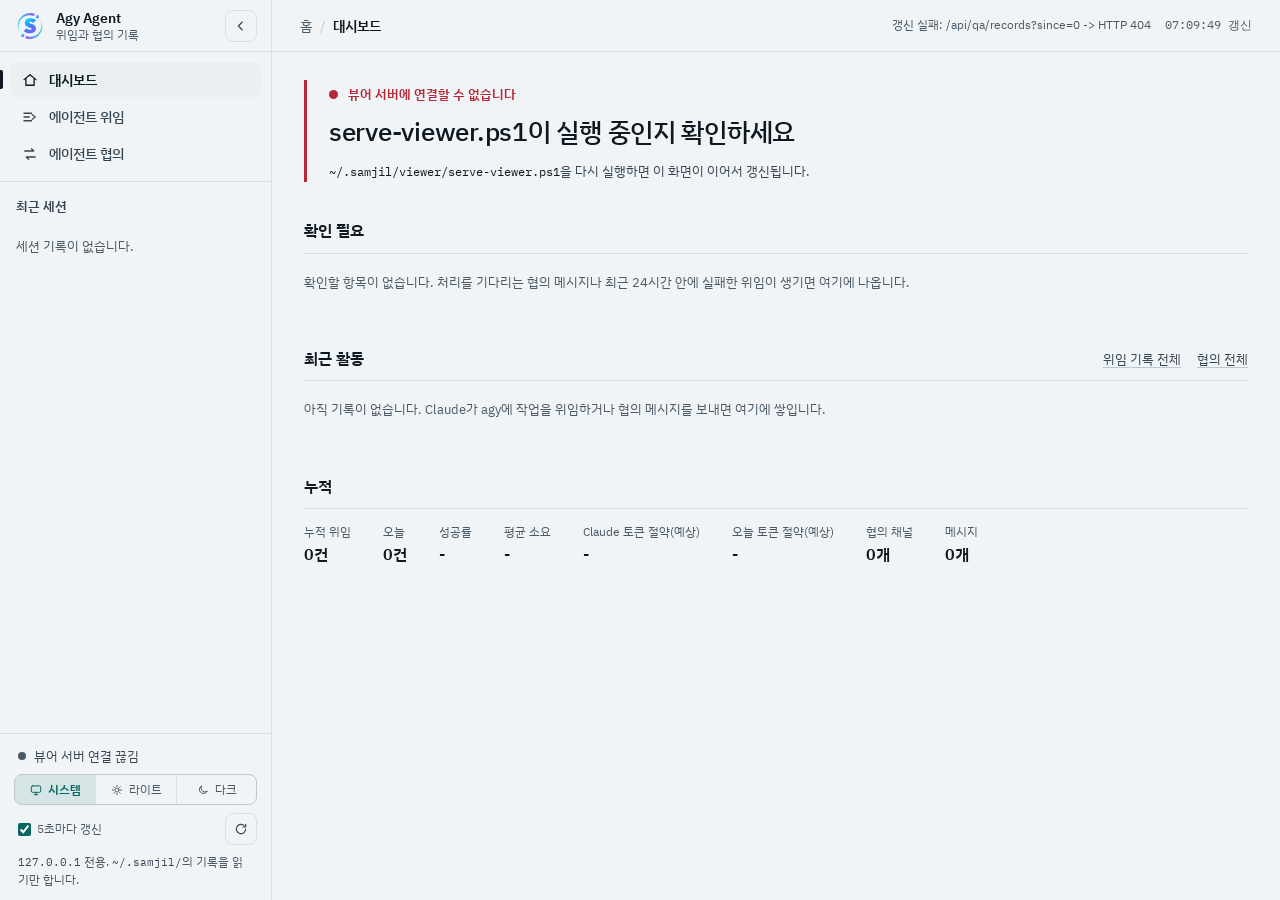
==== runtime/viewer/web/index.html @ 40e2c433 "refactor(viewer): '아낀 토큰' 표시를 '절약'으로 바꿔 부른다 - 카드·칩·대시보드의 이름을 "Claude 토큰 절약"(오늘은 "오늘 토큰 절약")으로 통일한다 -" ====
<!doctype html>
<html lang="ko">
<head>
<meta charset="utf-8">
<meta name="viewport" content="width=device-width, initial-scale=1">
<meta name="color-scheme" content="dark light">
<title>Agy Agent</title>
<link rel="icon" type="image/png" sizes="64x64" href="favicon-64.png?v=8">
<link rel="icon" type="image/png" sizes="32x32" href="favicon-32.png?v=8">
<link rel="icon" type="image/png" sizes="16x16" href="favicon-16.png?v=8">
<link rel="apple-touch-icon" sizes="180x180" href="apple-touch-icon.png?v=8">
<link rel="preconnect" href="https://fonts.googleapis.com">
<link rel="stylesheet" href="https://fonts.googleapis.com/css2?family=IBM+Plex+Mono:wght@400;500&family=IBM+Plex+Sans+KR:wght@400;500;600;700&display=swap">
<link rel="stylesheet" href="https://cdn.jsdelivr.net/npm/katex@0.16.11/dist/katex.min.css">
<link rel="stylesheet" id="hljs-dark" href="https://cdn.jsdelivr.net/gh/highlightjs/cdn-release@11.9.0/build/styles/github-dark.min.css">
<link rel="stylesheet" id="hljs-light" href="https://cdn.jsdelivr.net/gh/highlightjs/cdn-release@11.9.0/build/styles/github.min.css" disabled>
<!-- 화면 테마(시스템 따라가기 / 라이트 / 다크)를 첫 그리기 전에 정한다. 늦게 정하면 어두운 화면이 번쩍 보였다 바뀐다.
     같은 규칙이 app.js 의 resolveTheme 에도 있다(tests/viewer/theme.tests.js 가 둘을 같이 확인한다). -->
<script id="theme-init">
(function () {
  var pref = "system";
  try { var v = localStorage.getItem("samjil-viewer-theme"); if (v === "light" || v === "dark") { pref = v; } } catch (e) {}
  var light = false;
  try { light = Boolean(window.matchMedia && window.matchMedia("(prefers-color-scheme: light)").matches); } catch (e) {}
  var theme = pref === "system" ? (light ? "light" : "dark") : pref;
  var root = document.documentElement;
  root.setAttribute("data-theme", theme);
  root.setAttribute("data-theme-pref", pref);
  document.getElementById("hljs-dark").disabled = (theme !== "dark");
  document.getElementById("hljs-light").disabled = (theme !== "light");
})();
</script>
<link rel="stylesheet" href="style.css?v=55">
</head>
<body>
  <!-- 단색 선 아이콘 모음. 이모지 대신 써서 OS마다 모양이 달라지지 않게 한다. -->
  <svg xmlns="http://www.w3.org/2000/svg" style="display:none" aria-hidden="true">
    <symbol id="i-home" viewBox="0 0 24 24"><path d="M4 11.5 12 5l8 6.5"/><path d="M6.5 10v9h11v-9"/></symbol>
    <symbol id="i-delegate" viewBox="0 0 24 24"><path d="M4 7h10"/><path d="M4 12h7"/><path d="M4 17h10"/><path d="m15 9 4 3-4 3"/></symbol>
    <symbol id="i-handoff" viewBox="0 0 24 24"><path d="M5 8h12l-3-3"/><path d="M19 16H7l3 3"/></symbol>
    <symbol id="i-chevron" viewBox="0 0 24 24"><path d="m14 6-6 6 6 6"/></symbol>
    <symbol id="i-theme-system" viewBox="0 0 24 24"><rect x="4" y="5" width="16" height="11" rx="2"/><path d="M9 20h6"/><path d="M12 16v4"/></symbol>
    <symbol id="i-theme-light" viewBox="0 0 24 24"><circle cx="12" cy="12" r="3.5"/><path d="M12 4v2"/><path d="M12 18v2"/><path d="M4 12h2"/><path d="M18 12h2"/><path d="m6.3 6.3 1.4 1.4"/><path d="m16.3 16.3 1.4 1.4"/><path d="m17.7 6.3-1.4 1.4"/><path d="m7.7 16.3-1.4 1.4"/></symbol>
    <symbol id="i-theme-dark" viewBox="0 0 24 24"><path d="M19 14.5A7 7 0 0 1 9.5 5a7 7 0 1 0 9.5 9.5Z"/></symbol>
    <symbol id="i-refresh" viewBox="0 0 24 24"><path d="M19 12a7 7 0 1 1-2.05-4.95"/><path d="M19 5v4h-4"/></symbol>
    <symbol id="i-search" viewBox="0 0 24 24"><circle cx="11" cy="11" r="6"/><path d="m20 20-4.5-4.5"/></symbol>
    <symbol id="i-menu" viewBox="0 0 24 24"><path d="M4 7h16"/><path d="M4 12h16"/><path d="M4 17h16"/></symbol>
    <symbol id="i-thread" viewBox="0 0 24 24"><path d="M6 5v14"/><circle cx="6" cy="5" r="1.5"/><circle cx="6" cy="19" r="1.5"/><path d="M10 9h8"/><path d="M10 15h6"/></symbol>
    <symbol id="i-feed" viewBox="0 0 24 24"><path d="M5 6h14"/><path d="M5 12h14"/><path d="M5 18h9"/></symbol>
    <symbol id="i-single" viewBox="0 0 24 24"><path d="M7 4h7l4 4v12H7z"/><path d="M14 4v4h4"/></symbol>
    <symbol id="i-folder" viewBox="0 0 24 24"><path d="M4 7h6l2 2h8v9H4z"/></symbol>
  </svg>

  <div class="app-container" id="app-container">
    <!-- 좌측 사이드바 -->
    <aside class="app-sidebar" id="app-sidebar">
      <div class="sidebar-header">
        <a href="#/dashboard" class="sidebar-brand" id="sidebar-brand" title="홈(대시보드)으로 이동">
          <span class="brand-mark" aria-hidden="true"><img class="brand-logo" src="logo.png?v=9" alt="Agy Agent 로고" width="32" height="32"></span>
          <div class="brand-info">
            <span class="brand-title">Agy Agent</span>
            <span class="brand-sub">위임과 협의 기록</span>
          </div>
        </a>
        <button id="sidebar-collapse-btn" class="icon-btn sidebar-toggle-btn" title="사이드바 접기/펼치기" aria-label="사이드바 접기">
          <svg class="icon"><use href="#i-chevron"/></svg>
        </button>
      </div>

      <!-- 1차 네비게이션 -->
      <nav class="sidebar-primary-nav" role="tablist">
        <button class="nav-item active" data-nav="dashboard" id="nav-btn-dashboard" role="tab" aria-selected="true" title="대시보드">
          <svg class="icon nav-icon"><use href="#i-home"/></svg>
          <span class="nav-label">대시보드</span>
        </button>
        <button class="nav-item" data-nav="qa" id="nav-btn-qa" role="tab" aria-selected="false" title="에이전트 위임">
          <svg class="icon nav-icon"><use href="#i-delegate"/></svg>
          <span class="nav-label">에이전트 위임</span>
        </button>
        <button class="nav-item" data-nav="handoff" id="nav-btn-handoff" role="tab" aria-selected="false" title="에이전트 협의">
          <svg class="icon nav-icon"><use href="#i-handoff"/></svg>
          <span class="nav-label">에이전트 협의</span>
        </button>
      </nav>

      <!-- 2차 컨텍스트 패널 -->
      <div class="sidebar-sub-section" id="sidebar-sub-section">
        <!-- 1) 대시보드: 최근 세션 바로가기 -->
        <div class="sub-panel" id="sidebar-sub-dashboard">
          <div class="sub-panel-header">
            <span class="sub-panel-title">최근 세션</span>
          </div>
          <div class="quick-links-list" id="quick-sessions-list">
            <span class="empty-hint">불러오는 중</span>
          </div>
        </div>

        <!-- 2) 에이전트 위임: 세션 목록 -->
        <div class="sub-panel" id="sidebar-sub-qa" style="display: none;">
          <div class="sub-panel-header">
            <span class="sub-panel-title">프로젝트</span>
            <span class="sub-panel-count" id="qa-session-count">0</span>
          </div>

          <div class="sub-search-wrap">
            <input type="search" id="qa-session-search" placeholder="프로젝트 이름으로 찾기" autocomplete="off" aria-label="프로젝트 검색">
          </div>

          <div class="sub-filters-row">
            <select id="modelfilter" title="모델 필터" aria-label="모델 필터">
              <option value="">모든 모델</option>
            </select>
            <select id="statusfilter" title="상태 필터" aria-label="상태 필터">
              <option value="">모든 상태</option>
              <option value="OK">성공만</option>
              <option value="ERROR">실패만</option>
            </select>
          </div>
          <div class="sub-sort-row"><label for="qa-tree-sort">정렬</label><select id="qa-tree-sort" aria-label="프로젝트 정렬"></select></div>
          <div class="tree-time-legend" aria-label="시각 표시: 앞은 세션, 뒤는 위임"><span><i class="tt-dot tt-session"></i>세션 시각</span><span><i class="tt-dot tt-agy"></i>위임 시각</span></div>

          <div class="project-list-wrap" id="qa-session-list" role="list"></div>
        </div>

        <!-- 3) 에이전트 협의: 프로젝트 목록 -->
        <div class="sub-panel" id="sidebar-sub-handoff" style="display: none;">
          <div class="sub-panel-header">
            <span class="sub-panel-title">프로젝트</span>
            <span class="sub-panel-count" id="handoff-project-count">0</span>
          </div>

          <div class="sub-search-wrap">
            <input type="search" id="handoff-project-search" placeholder="프로젝트·세션 이름으로 찾기" autocomplete="off" aria-label="프로젝트 검색">
          </div>

          <div class="sub-filters-row">
            <select id="handoff-dir-filter" title="방향 필터" aria-label="방향 필터">
              <option value="">모든 방향</option>
              <option value="c2a">Claude → agy</option>
              <option value="a2c">agy → Claude</option>
            </select>
            <select id="handoff-status-filter" title="상태 필터" aria-label="상태 필터">
              <option value="">모든 상태</option>
              <option value="보냄">보냄</option>
              <option value="읽음">읽음</option>
              <option value="처리됨">처리됨</option>
              <option value="확인함">확인함</option>
              <option value="보류">보류</option>
            </select>
          </div>
          <div class="sub-sort-row"><label for="handoff-tree-sort">정렬</label><select id="handoff-tree-sort" aria-label="프로젝트 정렬"></select></div>
          <div class="tree-time-legend" aria-label="시각 표시: 앞은 세션, 뒤는 협의"><span><i class="tt-dot tt-session"></i>세션 시각</span><span><i class="tt-dot tt-agy"></i>협의 시각</span></div>

          <div class="project-list-wrap" id="handoff-project-list" role="list">
            <p class="empty-hint">프로젝트 불러오는 중</p>
          </div>
        </div>
      </div>

      <!-- 사이드바 하단: 워처 상태와 갱신 -->
      <div class="sidebar-footer">
        <div class="watcher-status-card" id="watcher-status-card" title="agy 워처 상태">
          <span class="status-pulse-dot" id="watcher-pulse-dot"></span>
          <span class="status-text" id="watcher-status-text">워처 확인 중</span>
          <button type="button" id="watcher-start" class="watcher-start-btn" title="워처를 지금 켭니다 (창 없이 실행)" hidden>켜기</button>
        </div>
        <p class="watcher-start-msg" id="watcher-start-msg" role="status" aria-live="polite" hidden></p>
        <div class="theme-switch" id="theme-switch" role="group" aria-label="화면 테마">
          <button type="button" data-theme-pref="system" aria-pressed="true" title="기기의 라이트/다크 설정을 따라갑니다(기본)"><svg class="icon"><use href="#i-theme-system"/></svg><span>시스템</span></button>
          <button type="button" data-theme-pref="light" aria-pressed="false" title="항상 라이트 모드"><svg class="icon"><use href="#i-theme-light"/></svg><span>라이트</span></button>
          <button type="button" data-theme-pref="dark" aria-pressed="false" title="항상 다크 모드"><svg class="icon"><use href="#i-theme-dark"/></svg><span>다크</span></button>
        </div>
        <div class="sidebar-controls">
          <label class="auto-refresh-label" title="5초마다 자동 갱신">
            <input type="checkbox" id="autorefresh" checked> 5초마다 갱신
          </label>
          <button id="refresh" class="icon-btn sidebar-refresh-btn" title="지금 새로고침" aria-label="지금 새로고침">
            <svg class="icon"><use href="#i-refresh"/></svg>
          </button>
        </div>
        <p class="sidebar-note"><code>127.0.0.1</code> 전용. <code>~/.samjil/</code>의 기록을 읽기만 합니다.</p>
      </div>
    </aside>

    <!-- 우측 메인 영역 -->
    <div class="app-main-layout">
      <header class="app-topbar">
        <div class="topbar-left">
          <button id="topbar-menu-toggle" class="icon-btn topbar-menu-toggle" title="사이드바 열기/닫기" aria-label="메뉴 열기">
            <svg class="icon"><use href="#i-menu"/></svg>
          </button>
          <div class="topbar-breadcrumb">
            <span class="breadcrumb-item" id="topbar-category">홈</span>
            <span class="breadcrumb-sep" aria-hidden="true">/</span>
            <span class="breadcrumb-item active" id="topbar-current">대시보드</span>
          </div>
        </div>
        <div class="topbar-right">
          <span id="topbar-count" class="topbar-count">불러오는 중</span>
          <span id="topbar-updated" class="topbar-updated"></span>
        </div>
      </header>

      <main class="main-content-scroll" id="main-content-scroll">
        <!-- =============================================================== -->
        <!-- 1. 대시보드: 지금 / 확인 필요 / 최근 활동 / 누적 통계             -->
        <!-- =============================================================== -->
        <section id="view-dashboard" class="view-panel active">
          <div class="dash">
            <!-- 지금: 이 화면에서 유일하게 강한 요소 -->
            <section class="now" id="dash-now" data-state="loading" aria-live="polite">
              <div class="now-status">
                <span class="now-dot" aria-hidden="true"></span>
                <span id="now-status-text">상태 확인 중</span>
                <span class="now-aside" id="now-aside"></span>
              </div>
              <p class="now-title" id="now-title">잠시만 기다려 주세요</p>
              <div class="now-meta" id="now-meta"></div>
              <div class="outcome-strip" id="outcome-strip" aria-label="최근 위임 결과"></div>
            </section>

            <section class="dash-block">
              <header class="dash-block-head">
                <h2>확인 필요</h2>
                <span class="dash-count" id="dash-attention-count"></span>
              </header>
              <ol class="row-list" id="dash-attention"></ol>
            </section>

            <section class="dash-block">
              <header class="dash-block-head">
                <h2>최근 활동</h2>
                <div class="dash-links">
                  <button class="text-btn" id="btn-view-all-qa">위임 기록 전체</button>
                  <button class="text-btn" id="btn-view-all-handoff">협의 전체</button>
                </div>
              </header>
              <ol class="row-list" id="dash-timeline"></ol>
            </section>

            <section class="dash-block">
              <header class="dash-block-head">
                <h2>누적</h2>
              </header>
              <dl class="stat-line" id="dash-stats"></dl>
              <div class="model-bars" id="model-bars-container"></div>
            </section>
          </div>
        </section>

        <!-- =============================================================== -->
        <!-- 2. 에이전트 위임                                                -->
        <!-- =============================================================== -->
        <section id="view-qa" class="view-panel" style="display: none;">
          <div class="detail-session-header" id="qa-detail-header">
            <div class="session-header-top">
              <div class="session-title-wrap">
                <h2 class="session-main-title" id="qa-current-session-title">전체 세션 피드</h2>
                <span class="session-count-tag" id="qa-current-session-count">0건</span>
              </div>
              <label class="session-search-box">
                <svg class="icon inner-search-icon" aria-hidden="true"><use href="#i-search"/></svg>
                <input type="search" id="search" placeholder="질문, 답변, 모델, 경로에서 찾기" autocomplete="off" aria-label="현재 목록 검색">
              </label>
            </div>
            <div class="session-meta-chips" id="qa-session-meta-chips">
              <span class="meta-chip" id="chip-qa-models">모델: 전체</span>
              <span class="meta-chip" id="chip-qa-status">상태: 전체</span>
              <span class="meta-chip" id="chip-qa-time">최근 작업: -</span>
              <span class="meta-chip saved-tokens" id="chip-qa-saved">Claude 토큰 절약: -</span>
            </div>
            <div class="qa-session-chips" id="qa-session-chips" role="group" aria-label="agy 세션 고르기" hidden></div>
          </div>

          <div class="chat-stream-container" id="qa-cards-wrap">
            <div id="cards"><p class="empty">기록을 불러오는 중입니다.</p></div>
            <div class="load-more-wrap">
              <button id="loadmore" hidden>50건 더 보기</button>
            </div>
          </div>
        </section>

        <!-- =============================================================== -->
        <!-- 3. 에이전트 협의                                             -->
        <!-- =============================================================== -->
        <section id="view-handoff" class="view-panel" style="display: none;">
          <div class="detail-session-header" id="handoff-detail-header">
            <div class="session-header-top">
              <div class="session-title-wrap">
                <h2 class="session-main-title" id="handoff-current-project-title">프로젝트를 선택하세요</h2>
                <span class="session-count-tag" id="handoff-current-project-count">0개</span>
              </div>
              <label class="session-search-box">
                <svg class="icon inner-search-icon" aria-hidden="true"><use href="#i-search"/></svg>
                <input type="search" id="handoff-search" placeholder="번호, 제목, 상태에서 찾기" autocomplete="off" aria-label="메시지 검색">
              </label>
            </div>
            <div class="session-meta-chips" id="handoff-session-meta-chips">
              <span class="party-legend"><i class="party-claude"></i><span id="handoff-legend-claude">Claude 보냄</span></span>
              <span class="party-legend"><i class="party-agy"></i><span id="handoff-legend-agy">agy 보냄</span></span>
            </div>
          </div>

          <div id="handoff-auto-bar" class="auto-bars" style="display: none;" role="status" aria-live="polite"></div>

          <div class="handoff-content-wrap">
            <details id="handoff-brief-card" class="brief-card" style="display: none;">
              <summary>
                <span class="brief-title">프로젝트 맥락 <code><span id="brief-project-name"></span>/BRIEF.md</code></span>
                <span class="brief-toggle-tip">펼치기</span>
              </summary>
              <div id="handoff-brief-content" class="brief-content md"></div>
            </details>

            <div id="handoff-cards" class="handoff-chat-stream">
              <p class="empty">프로젝트를 선택해 주세요.</p>
            </div>
          </div>
        </section>
      </main>
    </div>
  </div>

  <script src="https://cdn.jsdelivr.net/npm/katex@0.16.11/dist/katex.min.js"></script>
  <script src="https://cdn.jsdelivr.net/gh/highlightjs/cdn-release@11.9.0/build/highlight.min.js"></script>
  <script src="https://cdn.jsdelivr.net/npm/mermaid@10/dist/mermaid.min.js"></script>
  <script src="https://cdn.jsdelivr.net/npm/marked@12/marked.min.js"></script>
  <script src="https://cdn.jsdelivr.net/npm/dompurify@3/dist/purify.min.js"></script>
  <script src="app.js?v=87"></script>
</body>
</html>
---- runtime/viewer/web/style.css ----
/* ==========================================================================
   samjil 에이전트 통합 뷰어
   색 규칙: Claude 쪽은 황토, agy 쪽은 청록. 성공/실패 색은 상태에만 쓴다.
   나머지는 모두 무채색에 가까운 슬레이트로 조용히 둔다.
   ========================================================================== */
:root {
  color-scheme: dark;
  --sidebar-w: 272px;
  --sidebar-collapsed-w: 60px;   /* 접힌 폭. 아이콘 중심을 x=30 에 두는 기준(아래 사이드바 주석 참고) */
  --sidebar-dur: 0.22s;
  --sidebar-ease: cubic-bezier(0.4, 0, 0.2, 1);
  --topbar-h: 52px;

  /* 바탕 계층 */
  --bg: #141a1f;          /* 밤 잉크 */
  --surface: #1a2127;     /* 사이드바, 패널 */
  --raised: #202931;      /* 호버, 열린 항목 */
  --sunken: #10151a;      /* 입력창, 코드 */

  /* 선 */
  --line: #2a3640;
  --line-strong: #3a4954;
  --scroll-thumb: #3a4954;        /* 스크롤바 손잡이 */
  --scroll-thumb-hover: #52626f;
  --card-hover: #1a2127;          /* 카드·줄에 마우스를 올렸을 때 */
  --soft-surface: #1a2127;        /* 카드 사이에 끼는 얇은 안내 띠 */

  /* 글자 */
  --ink: #e6eaed;
  --ink-2: #8c9aa5;       /* 보조 */
  --ink-3: #76868f;       /* 메타 (대비 4.5 이상 유지) */

  /* 두 에이전트 */
  --claude: #d9a441;
  --claude-soft: rgba(217, 164, 65, 0.14);
  --agy: #5cc8c2;
  --agy-soft: rgba(92, 200, 194, 0.13);

  /* 상태 */
  --ok: #7fbf7f;
  --ok-soft: rgba(127, 191, 127, 0.14);
  --err: #e5707a;
  --err-soft: rgba(229, 112, 122, 0.13);
  --warn: #e0b25c;        /* 조용함: 아직 멈춘 건 아니지만 눈여겨볼 때 */
  --warn-soft: rgba(224, 178, 92, 0.14);

  --focus: #a9e2de;

  /* 테마에 따라 값이 바뀌는 나머지 색. 규칙 안에 색을 직접 쓰지 말고 여기 토큰을 쓴다(밝은 테마는 아래 :root[data-theme="light"]). */
  --ink-strong: #ffffff;                 /* 가장 센 글자(제목에 마우스를 올렸을 때) */
  --veil-rgb: 255, 255, 255;             /* 바탕 위에 얹는 반투명 덧칠의 기준색: 어두운 테마는 흰색, 밝은 테마는 짙은 슬레이트 */
  --hover-veil: rgba(230, 234, 237, 0.05);
  --agy-rgb: 92, 200, 194;               /* --agy / --err / --warn 의 rgb: 테두리·맥동처럼 투명도를 바꿔 쓰는 곳용 */
  --err-rgb: 229, 112, 122;
  --warn-rgb: 224, 178, 92;
  --err-text: #ff6b6b;                   /* 본문 안의 오류 글(수식·다이어그램 오류) */
  --link: #58a6ff;
  --code-bg: #0d1117;                    /* 코드 블록·다이어그램 바탕 */
  --alert-ink: #c9d1d9;                  /* GFM 알림 상자의 글자 */
  --alert-note: #58a6ff;
  --alert-tip: #3fb950;
  --alert-important: #a371f7;
  --alert-warning: #d29922;
  --alert-caution: #f85149;
  --shadow-pop: 0 16px 40px rgba(0, 0, 0, 0.55);
  --shadow-drawer: 8px 0 28px rgba(0, 0, 0, 0.5);
  --backdrop: rgba(8, 11, 14, 0.72);     /* 대화 상자 뒤의 가림막 */

  --font-sans: "IBM Plex Sans KR", "Malgun Gothic", "Apple SD Gothic Neo", system-ui, sans-serif;
  --font-mono: "IBM Plex Mono", Consolas, "D2Coding", monospace;

  /* 글자 크기 단계 */
  --fs-xs: 12px;
  --fs-sm: 13px;
  --fs-md: 14px;
  --fs-lg: 16px;
  --fs-xl: 20px;
  --fs-hero: 26px;

  --r-sm: 4px;
  --r-md: 8px;
}

/* 밝은 테마. 어두운 테마의 청회색 슬레이트(색상각 약 205도)를 그대로 이어 "같은 도구를 낮에 보는" 모양으로 둔다.
   황토(Claude)·청록(agy)은 흰 바탕에서 글자로 읽히도록 어둡게 눌렀다(모든 글자색은 면 위에서 대비 4.5 이상, tests/viewer/theme-contrast.tests.js 가 지킨다).
   <html data-theme> 는 index.html 머리의 작은 스크립트가 첫 그리기 전에 정한다(선택: 시스템 따라가기 / 라이트 / 다크). */
:root[data-theme="light"] {
  color-scheme: light;

  --bg: #f1f4f6;          /* 서리 낀 종이 */
  --surface: #ffffff;
  --raised: #eaeff2;
  --sunken: #e6ebef;

  --line: #d8e0e6;
  --line-strong: #bcc8d1;
  --scroll-thumb: #b3c0ca;
  --card-hover: #e8edf0;          /* 바탕보다 한 단계만 진하게(흰색으로 띄우지 않는다) */
  --soft-surface: #f1f4f6;        /* 바탕과 같은 색: 테두리만으로 구역을 나눈다 */
  --scroll-thumb-hover: #8c9ba7;

  --ink: #0e1820;
  --ink-2: #364552;
  --ink-3: #4a5966;

  --claude: #6f4c00;
  --claude-soft: rgba(125, 86, 0, 0.13);
  --agy: #07665f;
  --agy-soft: rgba(10, 125, 119, 0.12);

  --ok: #1f6624;
  --ok-soft: rgba(38, 112, 43, 0.12);
  --err: #b52a37;
  --err-soft: rgba(194, 51, 64, 0.1);
  --warn: #7b5400;
  --warn-soft: rgba(138, 95, 0, 0.13);

  --focus: #0a7d77;

  --ink-strong: #060d12;
  --veil-rgb: 22, 33, 42;
  --hover-veil: rgba(22, 33, 42, 0.05);
  --agy-rgb: 10, 125, 119;
  --err-rgb: 194, 51, 64;
  --warn-rgb: 138, 95, 0;
  --err-text: #b52a37;
  --link: #0858b8;
  --code-bg: #f4f7f9;
  --alert-ink: #25313b;
  --alert-note: #0858b8;
  --alert-tip: #166a2e;
  --alert-important: #6f42c1;
  --alert-warning: #7d5300;
  --alert-caution: #b81d28;
  --shadow-pop: 0 14px 34px rgba(22, 33, 42, 0.18);
  --shadow-drawer: 8px 0 28px rgba(22, 33, 42, 0.16);
  --backdrop: rgba(22, 33, 42, 0.42);
}

* { box-sizing: border-box; }

html, body {
  height: 100%;
  margin: 0;
  padding: 0;
  overflow: hidden;
  font-family: var(--font-sans);
  font-size: var(--fs-md);
  line-height: 1.55;
  background: var(--bg);
  color: var(--ink);
  -webkit-font-smoothing: antialiased;
}

button, input, select { font-family: inherit; color: inherit; }
code { font-family: var(--font-mono); font-size: 0.92em; }

:focus-visible {
  outline: 2px solid var(--focus);
  outline-offset: 2px;
}

/* 스크롤바: 표준 속성(scrollbar-color)이 되는 브라우저는 그것을, 아닌 브라우저는 아래 ::-webkit-scrollbar 를 쓴다.
   표준 속성을 한 곳이라도 쓰면 운영체제 기본 모양으로 돌아가 테마와 어긋나므로, 모든 요소에 같은 색을 준다. */
* { scrollbar-width: thin; scrollbar-color: var(--scroll-thumb) transparent; }
::-webkit-scrollbar { width: 8px; height: 8px; }
::-webkit-scrollbar-track { background: transparent; }
::-webkit-scrollbar-thumb { background: var(--scroll-thumb); border-radius: 4px; }
::-webkit-scrollbar-thumb:hover { background: var(--scroll-thumb-hover); }

.icon {
  width: 18px;
  height: 18px;
  fill: none;
  stroke: currentColor;
  stroke-width: 1.7;
  stroke-linecap: round;
  stroke-linejoin: round;
  flex-shrink: 0;
}

.icon-btn {
  background: transparent;
  border: 1px solid var(--line);
  border-radius: var(--r-md);
  width: 32px;
  height: 32px;
  display: inline-flex;
  align-items: center;
  justify-content: center;
  color: var(--ink-2);
  cursor: pointer;
  flex-shrink: 0;
}
.icon-btn:hover { background: var(--raised); color: var(--ink); border-color: var(--line-strong); }

.text-btn {
  background: none;
  border: none;
  padding: 2px 0;
  font-size: var(--fs-sm);
  color: var(--ink-2);
  cursor: pointer;
  text-decoration: underline;
  text-decoration-color: var(--line-strong);
  text-underline-offset: 3px;
}
.text-btn:hover { color: var(--ink); text-decoration-color: var(--ink-2); }

/* 두 에이전트 색 점 */
.party-claude, .party-agy {
  display: inline-block;
  width: 8px;
  height: 8px;
  border-radius: 50%;
}
.party-claude { background: var(--claude); }
.party-agy { background: var(--agy); }

/* ==========================================================================
   레이아웃 골격
   ========================================================================== */
.app-container {
  display: flex;
  width: 100vw;
  height: 100vh;
  overflow: hidden;
}

/* ==========================================================================
   사이드바
   접고 펼칠 때 아이콘이 가로로 튀지 않게 한다. 예전에는 접힘 상태에서 아이콘을 "가운데 정렬"해서,
   폭이 줄기 시작하는 순간 아직 넓은 사이드바의 한가운데로 아이콘이 순간 이동했다가 다시 쓸려 왔다.
   그래서 아이콘의 가로 위치를 펼침/접힘에서 같게(중심 x=30 = 접힌 폭 60px의 한가운데) 두고
   폭만 줄어들게 했다. 글자와 보조 요소는 먼저 옅어지고, 줄어드는 폭에 잘려 나간다.
   ========================================================================== */
.app-sidebar {
  width: var(--sidebar-w);
  min-width: var(--sidebar-w);
  height: 100%;
  background: var(--bg);      /* 페이지 바탕과 같은 색: 경계선만으로 나누어 바탕색 이질감을 없앤다 */
  border-right: 1px solid var(--line);
  display: flex;
  flex-direction: column;
  transition: width var(--sidebar-dur) var(--sidebar-ease), min-width var(--sidebar-dur) var(--sidebar-ease);
  z-index: 50;
  position: relative;
  overflow: hidden;
}

.sidebar-header {
  height: var(--topbar-h);
  padding: 0 14px;
  display: flex;
  align-items: center;
  justify-content: space-between;
  border-bottom: 1px solid var(--line);
  flex-shrink: 0;
}

.sidebar-brand {
  flex: 1 1 auto;
  min-width: 0;
  display: flex;
  align-items: center;
  gap: 10px;
  overflow: hidden;
  white-space: nowrap;
  transition: opacity 0.15s ease 0.06s;
  text-decoration: none;
  color: inherit;
  cursor: pointer;
  user-select: none;
}
.sidebar-brand:focus-visible {
  outline: 2px solid var(--focus);
  outline-offset: 2px;
  border-radius: 6px;
}
.sidebar-brand:hover .brand-logo {
  /* 원형 로고(정사각): 높이·너비를 같게 */
  width: 32px;
  height: 32px;
  display: block;
  transition: transform 0.2s ease;
}
.sidebar-brand:hover .brand-title {
  color: var(--ink-strong);
}

.brand-mark {
  display: inline-flex;
  align-items: center;
  flex-shrink: 0;
}
.brand-mark i { width: 10px; height: 10px; }
.brand-logo {
  /* 배경이 투명한 정사각 로고: 테두리·둥근 모서리·그림자를 두지 않는다(S 모양 둘레에 네모 테두리가 생긴다) */
  width: 32px;
  height: 32px;
  display: block;
  transition: transform 0.2s ease;
}

.brand-info { display: flex; flex-direction: column; line-height: 1.25; }
.brand-title { font-size: var(--fs-md); font-weight: 600; color: var(--ink); transition: color 0.15s ease; }
.brand-sub { font-size: var(--fs-xs); color: var(--ink-3); }

.sidebar-toggle-btn .icon { width: 16px; height: 16px; }
.sidebar-toggle-btn { transition: transform var(--sidebar-dur) var(--sidebar-ease), background 0.12s ease, border-color 0.12s ease; }

/* 1차 네비게이션 */
.sidebar-primary-nav {
  padding: 10px;
  display: flex;
  flex-direction: column;
  gap: 2px;
  border-bottom: 1px solid var(--line);
  flex-shrink: 0;
}

.nav-item {
  display: flex;
  align-items: center;
  gap: 10px;
  padding: 8px 11px;
  border-radius: var(--r-md);
  border: none;
  background: transparent;
  color: var(--ink-2);
  font-size: var(--fs-md);
  font-weight: 500;
  cursor: pointer;
  text-align: left;
  white-space: nowrap;
  user-select: none;
  position: relative;
}
.nav-item:hover { background: var(--raised); color: var(--ink); }
.nav-item.active { background: var(--raised); color: var(--ink); font-weight: 600; }
.nav-item.active::before {
  content: "";
  position: absolute;
  left: -10px;
  top: 8px;
  bottom: 8px;
  width: 3px;
  border-radius: 0 2px 2px 0;
  background: var(--ink);
}
.nav-label { flex: 1; min-width: 0; overflow: hidden; text-overflow: ellipsis; transition: opacity 0.15s ease 0.06s; }

/* 2차 패널 */
.sidebar-sub-section {
  flex: 1;
  width: calc(var(--sidebar-w) - 1px);   /* 사이드바가 좁아져도 폭을 유지(안 그러면 접히는 동안 글줄이 다시 감긴다) */
  overflow-y: auto;
  overflow-x: hidden;
  padding: 14px 8px;
  scrollbar-width: thin;
  transition: opacity 0.15s ease 0.06s;
}

.sub-panel {
  display: flex;
  flex-direction: column;
  gap: 8px;
}

.sub-panel-header {
  display: flex;
  align-items: baseline;
  justify-content: space-between;
  padding: 0 8px;
}
.sub-panel-title { font-size: var(--fs-sm); font-weight: 600; color: var(--ink-2); }
.sub-panel-count { font-size: var(--fs-xs); color: var(--ink-3); font-variant-numeric: tabular-nums; }

.sub-search-wrap input[type="search"],
.sub-filters-row select {
  width: 100%;
  height: 32px;
  padding: 0 10px;
  border-radius: var(--r-md);
  border: 1px solid var(--line);
  background: var(--sunken);
  color: var(--ink);
  font-size: var(--fs-sm);
  outline: none;
}
.sub-search-wrap input[type="search"]::placeholder { color: var(--ink-3); }
.sub-search-wrap input[type="search"]:focus,
.sub-filters-row select:focus { border-color: var(--line-strong); }

.sub-filters-row { display: flex; gap: 6px; }
.sub-filters-row select { flex: 1; min-width: 0; color: var(--ink-2); cursor: pointer; padding: 0 6px; }

.sub-sort-row { display: flex; align-items: center; gap: 8px; margin-top: 6px; }
.sub-sort-row label { font-size: var(--fs-xs); color: var(--ink-3); flex-shrink: 0; }
.sub-sort-row select {
  flex: 1;
  min-width: 0;
  width: 100%;
  height: 32px;
  padding: 0 6px;
  border-radius: var(--r-md);
  border: 1px solid var(--line);
  background: var(--sunken);
  color: var(--ink-2);
  font-size: var(--fs-sm);
  outline: none;
  cursor: pointer;
}
.sub-sort-row select:focus { border-color: var(--line-strong); }

/* 세션/프로젝트/최근 세션 목록 */
.quick-links-list,
.session-list-wrap,
.project-list-wrap {
  display: flex;
  flex-direction: column;
  gap: 1px;
}

.quick-link-item,
.session-item,
.project-item {
  display: flex;
  align-items: center;
  gap: 10px;
  padding: 7px 8px;
  border-radius: var(--r-md);
  cursor: pointer;
  user-select: none;
  color: var(--ink-2);
  min-width: 0;
}
.quick-link-item:hover,
.session-item:hover,
.project-item:hover { background: var(--raised); color: var(--ink); }
.session-item.active,
.project-item.active { background: var(--raised); color: var(--ink); }

.session-icon, .project-icon { color: var(--ink-3); display: inline-flex; }
.session-item.active .session-icon,
.project-item.active .project-icon { color: var(--ink); }
.session-icon .icon, .project-icon .icon { width: 16px; height: 16px; }

.session-info, .project-info { flex: 1; min-width: 0; display: flex; flex-direction: column; line-height: 1.35; }
.session-name, .project-name, .quick-link-name {
  font-size: var(--fs-sm);
  font-weight: 500;
  color: inherit;
  overflow: hidden;
  text-overflow: ellipsis;
  white-space: nowrap;
}
.quick-link-name { flex: 1; min-width: 0; }
.session-sub, .project-sub {
  font-size: var(--fs-xs);
  color: var(--ink-3);
  overflow: hidden;
  text-overflow: ellipsis;
  white-space: nowrap;
}
.session-sub .err-count { color: var(--err); }

.session-badge, .project-badge, .quick-link-count {
  font-size: var(--fs-xs);
  color: var(--ink-3);
  font-variant-numeric: tabular-nums;
  flex-shrink: 0;
}

.pending-pulse-dot {
  width: 7px;
  height: 7px;
  background: var(--agy);
  border-radius: 50%;
  animation: soft-pulse 1.6s ease-in-out infinite;
  flex-shrink: 0;
}

@keyframes soft-pulse {
  0%, 100% { box-shadow: 0 0 0 0 rgba(var(--agy-rgb), 0.55); }
  50% { box-shadow: 0 0 0 5px rgba(var(--agy-rgb), 0); }
}

/* 트리 사이드바 */
.tree-chevron {
  width: 14px;
  display: inline-flex;
  align-items: center;
  justify-content: center;
  color: var(--ink-3);
  flex-shrink: 0;
  transition: transform 0.12s;
}
.tree-chevron::before {
  content: "▸";
  font-size: var(--fs-xs);
  line-height: 1;
}
.tree-project.open .tree-chevron {
  transform: rotate(90deg);
}
@media (prefers-reduced-motion: reduce) {
  .tree-chevron {
    transition: none;
  }
}

/* 프로젝트와 세션을 한눈에 가르는 규칙
   - 프로젝트(Claude Desktop 그룹)는 묶음 머리글: 옅은 띠 배경, 굵은 이름, 개수는 알약 모양
   - 세션(대화)은 그 아래 세로선에 매달린 가벼운 줄: 선 위의 작은 점(Claude 쪽 색), 보통 굵기의 이름, 배경 없음
   - 선택한 행만 강조: 프로젝트는 왼쪽 굵은 막대, 세션은 속이 찬 점과 왼쪽 막대 */
.project-item.tree-project {
  margin-top: 8px;
  padding: 8px 10px 8px 6px;
  background: var(--hover-veil);
}
.project-item.tree-project:hover { background: var(--raised); }
.project-item.tree-project.active {
  background: var(--raised);
  box-shadow: inset 3px 0 0 var(--ink-2);
}
.project-item.tree-project .project-name {
  font-weight: 600;
  color: var(--ink);
}
.project-item.tree-project .project-icon { color: var(--ink-2); }
.project-item.tree-project .project-badge {
  padding: 1px 8px;
  border-radius: 999px;
  background: var(--sunken);
  color: var(--ink-2);
}

.tree-children {
  display: flex;
  flex-direction: column;
  gap: 0;
  margin: 2px 0 4px 20px;
  padding-left: 0;
  border-left: 1px solid var(--line-strong);
}

.session-item.tree-session {
  position: relative;
  padding: 5px 8px 5px 16px;
  gap: 8px;
  border-radius: 0 6px 6px 0;
}
.session-item.tree-session .session-icon { display: none; }
.session-item.tree-session::before {
  content: "";
  position: absolute;
  left: -4px;
  top: 50%;
  width: 8px;
  height: 8px;
  margin-top: -4px;
  box-sizing: border-box;
  border: 1.5px solid var(--claude);
  border-radius: 50%;
  background: var(--bg);      /* 사이드바 바탕과 같은 색으로 속을 비운다 */
  z-index: 2;
}
.session-item.tree-session .session-name {
  font-size: 12.5px;
  font-weight: 400;
}
.session-item.tree-session .session-badge { color: var(--ink-3); }
.session-item.tree-session.active {
  box-shadow: none;
}
.session-item.tree-session.active::after {
  content: "";
  position: absolute;
  left: -1px;
  top: 0;
  bottom: 0;
  width: 2px;
  background: var(--claude);
  z-index: 1;
}
.session-item.tree-session.active::before { background: var(--claude); }
.session-item.tree-session.active .session-name {
  font-weight: 600;
  color: var(--ink);
}

.tree-archived {
  color: var(--ink-3);
  font-weight: 400;
  margin-left: 4px;
}

/* 사이드바 하단 */
.sidebar-footer {
  border-top: 1px solid var(--line);
  padding: 12px 14px;
  display: flex;
  flex-direction: column;
  gap: 8px;
  flex-shrink: 0;
}

.watcher-status-card {
  display: flex;
  align-items: center;
  gap: 8px;
  font-size: var(--fs-sm);
  color: var(--ink-2);
  padding: 0 4px;
  transition: padding-left var(--sidebar-dur) var(--sidebar-ease);
}

.status-pulse-dot {
  width: 8px;
  height: 8px;
  border-radius: 50%;
  background: var(--agy);
  flex-shrink: 0;
}
.status-pulse-dot.offline { background: var(--ink-3); }

.status-text { flex: 1; overflow: hidden; text-overflow: ellipsis; white-space: nowrap; transition: opacity 0.15s ease 0.06s; }

/* 워처가 꺼져 있을 때만 보이는 켜기 버튼. agy 색 외곽선으로 "agy를 켠다"를 나타낸다 */
.watcher-start-btn {
  flex-shrink: 0;
  height: 26px;
  padding: 0 11px;
  font-size: var(--fs-xs);
  font-weight: 600;
  color: var(--agy);
  background: transparent;
  border: 1px solid var(--agy);
  border-radius: var(--r-md);
  cursor: pointer;
  transition: opacity 0.15s ease 0.06s, background 0.12s ease;
}
.watcher-start-btn:hover:not(:disabled) { background: var(--agy-soft); }
.watcher-start-btn:disabled {
  color: var(--ink-3);
  border-color: var(--line-strong);
  cursor: progress;
}
.watcher-start-btn[hidden] { display: none; }

.watcher-start-msg {
  margin: 0;
  padding: 0 4px;
  font-size: 11.5px;
  line-height: 1.5;
  color: var(--ink-2);
  width: calc(var(--sidebar-w) - 29px);   /* 폭 고정: 접히는 동안 글줄이 다시 감기지 않게 */
  flex-shrink: 0;
  max-height: 96px;
  overflow: hidden;
  transition: max-height var(--sidebar-dur) var(--sidebar-ease), margin var(--sidebar-dur) var(--sidebar-ease), opacity 0.15s ease 0.06s;
}
.watcher-start-msg.is-error { color: var(--err); }
.watcher-start-msg[hidden] { display: none; }

.sidebar-controls {
  display: flex;
  align-items: center;
  justify-content: space-between;
  padding-left: 4px;
  transition: padding-left var(--sidebar-dur) var(--sidebar-ease);
}

.auto-refresh-label {
  display: flex;
  align-items: center;
  gap: 6px;
  min-width: 0;
  overflow: hidden;
  white-space: nowrap;
  font-size: var(--fs-xs);
  color: var(--ink-3);
  cursor: pointer;
  user-select: none;
  transition: opacity 0.15s ease 0.06s;
}
.auto-refresh-label:hover { color: var(--ink-2); }
.auto-refresh-label input { accent-color: var(--agy); margin: 0; }

.sidebar-refresh-btn .icon { width: 16px; height: 16px; }

/* 화면 테마 선택: 시스템(기본) / 라이트 / 다크. 지금 고른 것은 agy 색으로 눌러 보인다 */
.theme-switch {
  display: grid;
  grid-template-columns: repeat(3, 1fr);
  border: 1px solid var(--line-strong);
  border-radius: var(--r-md);
  overflow: hidden;
  flex-shrink: 0;
  max-height: 34px;
  transition: max-height var(--sidebar-dur) var(--sidebar-ease), margin var(--sidebar-dur) var(--sidebar-ease), opacity 0.15s ease 0.06s;
}
.theme-switch button {
  display: inline-flex;
  align-items: center;
  justify-content: center;
  gap: 5px;
  padding: 6px 0;
  border: 0;
  background: transparent;
  color: var(--ink-3);
  font-size: var(--fs-xs);
  cursor: pointer;
  white-space: nowrap;
}
.theme-switch button + button { border-left: 1px solid var(--line); }
.theme-switch button:hover { background: var(--raised); color: var(--ink-2); }
.theme-switch button[aria-pressed="true"] { background: var(--agy-soft); color: var(--agy); font-weight: 600; }
.theme-switch button:focus-visible { outline-offset: -2px; }
.theme-switch .icon { width: 14px; height: 14px; }

.sidebar-note {
  margin: 0;
  padding: 0 4px;
  font-size: 11.5px;
  line-height: 1.5;
  color: var(--ink-3);
  width: calc(var(--sidebar-w) - 29px);   /* 폭 고정: 접히는 동안 글줄이 다시 감기지 않게 */
  flex-shrink: 0;
  max-height: 96px;
  overflow: hidden;
  transition: max-height var(--sidebar-dur) var(--sidebar-ease), margin var(--sidebar-dur) var(--sidebar-ease), opacity 0.15s ease 0.06s;
}
.sidebar-note code { font-size: 11px; color: var(--ink-2); }

/* 접힌 사이드바 (데스크톱만. 모바일은 서랍식이라 접힘이 없다)
   아이콘은 제자리(중심 x=30)에 두고 폭만 줄인다. 옅어지는 요소는 접힐 때 지연 없이 빨리 사라지고(0.1s),
   펼칠 때는 폭이 어느 정도 늘어난 뒤 나타난다(위 기본 규칙의 0.06s 지연). */
@media (min-width: 769px) {
  .app-sidebar.collapsed {
    width: var(--sidebar-collapsed-w);
    min-width: var(--sidebar-collapsed-w);
  }
  .app-sidebar.collapsed .sidebar-toggle-btn { transform: rotate(180deg); }

  .app-sidebar.collapsed .sidebar-brand,
  .app-sidebar.collapsed .nav-label,
  .app-sidebar.collapsed .status-text,
  .app-sidebar.collapsed .auto-refresh-label {
    opacity: 0;
    transition: opacity 0.1s ease;
  }

  .app-sidebar.collapsed .sidebar-sub-section {
    opacity: 0;
    visibility: hidden;
    pointer-events: none;
    transition: opacity 0.1s ease, visibility 0s linear var(--sidebar-dur);
  }

  /* 켜기 버튼과 안내: 보이지 않는 동안 포커스가 가지 않게 visibility 도 함께 끈다 */
  .app-sidebar.collapsed .watcher-start-btn {
    opacity: 0;
    visibility: hidden;
    pointer-events: none;
    transition: opacity 0.1s ease, visibility 0s linear 0.1s;
  }

  /* 점과 새로고침 버튼의 중심이 x=30 이 되도록 가로 여백만 옮긴다 */
  .app-sidebar.collapsed .watcher-status-card { padding-left: 12px; }
  .app-sidebar.collapsed .sidebar-controls { padding-left: 0; }

  /* 안내 문단은 높이를 0 으로 줄이고, 플렉스 gap(8px)까지 상쇄한다 */
  .app-sidebar.collapsed .sidebar-note {
    max-height: 0;
    margin-top: -8px;
    opacity: 0;
    transition: max-height var(--sidebar-dur) var(--sidebar-ease), margin var(--sidebar-dur) var(--sidebar-ease), opacity 0.1s ease;
  }
  .app-sidebar.collapsed .watcher-start-msg {
    max-height: 0;
    margin-top: -8px;
    margin-bottom: -8px;
    opacity: 0;
    transition: max-height var(--sidebar-dur) var(--sidebar-ease), margin var(--sidebar-dur) var(--sidebar-ease), opacity 0.1s ease;
  }
  /* 테마 선택은 접힌 폭(60px)에 들어가지 않아 접힐 때 함께 접는다(보이지 않는 동안 포커스도 가지 않게) */
  .app-sidebar.collapsed .theme-switch {
    max-height: 0;
    margin-top: -8px;
    border-width: 0;
    opacity: 0;
    visibility: hidden;
    pointer-events: none;
    transition: max-height var(--sidebar-dur) var(--sidebar-ease), margin var(--sidebar-dur) var(--sidebar-ease), opacity 0.1s ease, visibility 0s linear var(--sidebar-dur);
  }
}

/* ==========================================================================
   상단 바와 메인 스크롤
   ========================================================================== */
.app-main-layout {
  flex: 1;
  min-width: 0;
  display: flex;
  flex-direction: column;
  height: 100%;
  overflow: hidden;
}

.app-topbar {
  height: var(--topbar-h);
  border-bottom: 1px solid var(--line);
  padding: 0 28px;
  display: flex;
  align-items: center;
  justify-content: space-between;
  gap: 16px;
  flex-shrink: 0;
}

.topbar-left { display: flex; align-items: center; gap: 12px; min-width: 0; }
.topbar-menu-toggle { display: none; }

.topbar-breadcrumb {
  display: flex;
  align-items: center;
  gap: 8px;
  font-size: var(--fs-md);
  min-width: 0;
}
.breadcrumb-item { color: var(--ink-3); white-space: nowrap; }
.breadcrumb-item.active {
  color: var(--ink);
  font-weight: 600;
  overflow: hidden;
  text-overflow: ellipsis;
}
.breadcrumb-sep { color: var(--line-strong); }

.topbar-right {
  display: flex;
  align-items: baseline;
  gap: 14px;
  font-size: var(--fs-xs);
  color: var(--ink-3);
  white-space: nowrap;
}
.topbar-updated { font-family: var(--font-mono); font-variant-numeric: tabular-nums; }

.main-content-scroll {
  flex: 1;
  overflow-y: auto;
  overflow-x: hidden;
  padding: 28px 32px 56px;
  scrollbar-width: thin;
}

.view-panel { display: none; }
.view-panel.active { display: block; }

/* ==========================================================================
   1. 대시보드
   ========================================================================== */
.dash {
  max-width: 960px;
  display: flex;
  flex-direction: column;
  gap: 36px;
}

/* 지금 */
.now {
  --now-color: var(--ink-3);
  position: relative;
  padding: 4px 0 0 22px;
  border-left: 3px solid var(--now-color);
}
.now[data-state="running"] { --now-color: var(--agy); }
.now[data-state="idle"]    { --now-color: var(--ink-2); }
.now[data-state="stopped"],
.now[data-state="offline"] { --now-color: var(--err); }

.now-status {
  display: flex;
  align-items: center;
  flex-wrap: wrap;
  gap: 4px 10px;
  font-size: var(--fs-sm);
  font-weight: 600;
  color: var(--now-color);
}
.now-dot {
  width: 9px;
  height: 9px;
  border-radius: 50%;
  background: var(--now-color);
}
.now[data-state="running"] .now-dot { animation: soft-pulse 1.6s ease-in-out infinite; }
.now-aside { font-weight: 400; color: var(--ink-3); }

.now-title {
  margin: 10px 0 0;
  max-width: 34em;
  font-size: var(--fs-hero);
  line-height: 1.35;
  font-weight: 500;
  letter-spacing: -0.01em;
  color: var(--ink);
  overflow-wrap: anywhere;
  display: -webkit-box;
  -webkit-line-clamp: 3;
  -webkit-box-orient: vertical;
  overflow: hidden;
}
.now[data-state="running"] .now-title::before { content: "\201C"; color: var(--agy); }
.now[data-state="running"] .now-title::after { content: "\201D"; color: var(--agy); }
.now-title.is-link { cursor: pointer; }
.now-title.is-link:hover { text-decoration: underline; text-decoration-color: var(--line-strong); text-underline-offset: 6px; text-decoration-thickness: 1px; }

.now-meta {
  margin-top: 12px;
  display: flex;
  flex-wrap: wrap;
  gap: 4px 18px;
  font-size: var(--fs-sm);
  color: var(--ink-2);
}
.now-meta:empty { display: none; }
.now-meta code { color: var(--ink); }
.now-meta .elapsed { font-family: var(--font-mono); font-variant-numeric: tabular-nums; color: var(--ink); }

/* 최근 위임 결과 띠: 한 칸이 한 건, 왼쪽이 오래된 것 */
.outcome-strip {
  margin-top: 22px;
  display: flex;
  align-items: flex-end;
  gap: 3px;
  min-height: 22px;
}
.outcome-strip:empty { display: none; }
.outcome-strip .tick {
  width: 8px;
  height: 22px;
  border-radius: 2px;
  background: var(--ok);
  opacity: 0.75;
}
.outcome-strip .tick.err { background: var(--err); opacity: 1; height: 22px; }
.outcome-strip .tick.ok { height: 14px; }
.outcome-strip .strip-label {
  margin-left: 10px;
  align-self: center;
  font-size: var(--fs-xs);
  color: var(--ink-3);
  white-space: nowrap;
}

/* 블록 공통 */
.dash-block-head {
  display: flex;
  align-items: baseline;
  justify-content: space-between;
  gap: 12px;
  padding-bottom: 10px;
  border-bottom: 1px solid var(--line);
}
.dash-block-head h2 {
  margin: 0;
  font-size: var(--fs-lg);
  font-weight: 600;
}
.dash-count { font-size: var(--fs-sm); color: var(--ink-3); font-variant-numeric: tabular-nums; }
.dash-links { display: flex; gap: 16px; }

/* 한 줄 목록 (확인 필요, 최근 활동) */
.row-list { list-style: none; margin: 0; padding: 0; }
.row-list > li { border-bottom: 1px solid var(--line); }

.row {
  display: grid;
  grid-template-columns: 3px 64px minmax(0, 1fr) auto;
  align-items: center;
  column-gap: 14px;
  padding: 11px 6px 11px 0;
  cursor: pointer;
  border-radius: var(--r-sm);
}
.row:hover { background: var(--card-hover); }

.row-bar { align-self: stretch; border-radius: 2px; background: var(--line-strong); }
.row.from-claude .row-bar { background: var(--claude); }
.row.from-agy .row-bar { background: var(--agy); }
.row.is-err .row-bar { background: var(--err); }

.row-when {
  font-family: var(--font-mono);
  font-size: var(--fs-xs);
  color: var(--ink-3);
  font-variant-numeric: tabular-nums;
  white-space: nowrap;
}

.row-main { min-width: 0; }
.row-title {
  font-size: var(--fs-md);
  color: var(--ink);
  overflow: hidden;
  text-overflow: ellipsis;
  white-space: nowrap;
}
.row-title .num { font-family: var(--font-mono); color: var(--ink-2); margin-right: 6px; }
.row-sub {
  margin-top: 1px;
  font-size: var(--fs-xs);
  color: var(--ink-3);
  display: flex;
  gap: 12px;
  overflow: hidden;
  white-space: nowrap;
}
.row-sub span { overflow: hidden; text-overflow: ellipsis; }
.row-sub .who-claude { color: var(--claude); }
.row-sub .who-agy { color: var(--agy); }

.row-side { display: flex; align-items: center; gap: 10px; }

.row-empty {
  padding: 18px 0;
  font-size: var(--fs-sm);
  color: var(--ink-3);
  border-bottom: none !important;
}

/* 누적 통계 */
.stat-line {
  margin: 14px 0 0;
  display: flex;
  flex-wrap: wrap;
  gap: 10px 32px;
}
.stat-line > div { display: flex; flex-direction: column; }
.stat-line dt { font-size: var(--fs-xs); color: var(--ink-3); }
.stat-line dd {
  margin: 0;
  font-size: var(--fs-lg);
  font-weight: 600;
  font-variant-numeric: tabular-nums;
}

.model-bars { margin-top: 20px; display: flex; flex-direction: column; gap: 8px; max-width: 640px; }
.model-bar-row {
  display: grid;
  grid-template-columns: minmax(0, 220px) minmax(0, 1fr) 72px;
  align-items: center;
  gap: 12px;
}
.model-bar-name {
  font-family: var(--font-mono);
  font-size: var(--fs-xs);
  color: var(--ink-2);
  overflow: hidden;
  text-overflow: ellipsis;
  white-space: nowrap;
}
.model-bar-track { height: 6px; background: var(--raised); border-radius: 3px; overflow: hidden; }
.model-bar-fill { height: 100%; background: var(--agy); border-radius: 3px; }
.model-bar-val {
  text-align: right;
  font-size: var(--fs-xs);
  color: var(--ink-3);
  font-variant-numeric: tabular-nums;
}

/* ==========================================================================
   2·3. 상세 뷰 헤더
   ========================================================================== */
.detail-session-header {
  max-width: 960px;
  padding-bottom: 14px;
  margin-bottom: 18px;
  border-bottom: 1px solid var(--line);
}

.session-header-top {
  display: flex;
  align-items: center;
  justify-content: space-between;
  flex-wrap: wrap;
  gap: 12px 20px;
}

.session-title-wrap { display: flex; align-items: baseline; gap: 10px; min-width: 0; }
.session-main-title {
  margin: 0;
  font-size: var(--fs-xl);
  font-weight: 600;
  overflow-wrap: anywhere;
}
.session-count-tag { font-size: var(--fs-sm); color: var(--ink-3); font-variant-numeric: tabular-nums; white-space: nowrap; }

.session-search-box {
  position: relative;
  display: flex;
  align-items: center;
  flex: 0 1 300px;
  min-width: 200px;
}
.inner-search-icon {
  position: absolute;
  left: 10px;
  width: 16px;
  height: 16px;
  color: var(--ink-3);
  pointer-events: none;
}
.session-search-box input[type="search"] {
  width: 100%;
  height: 34px;
  padding: 0 12px 0 34px;
  border-radius: var(--r-md);
  border: 1px solid var(--line);
  background: var(--sunken);
  color: var(--ink);
  font-size: var(--fs-sm);
  outline: none;
}
.session-search-box input[type="search"]::placeholder { color: var(--ink-3); }
.session-search-box input[type="search"]:focus { border-color: var(--line-strong); }

.session-meta-chips {
  display: flex;
  flex-wrap: wrap;
  gap: 6px 18px;
  margin-top: 10px;
  font-size: var(--fs-xs);
  color: var(--ink-3);
}
.meta-chip { white-space: nowrap; }
.saved-tokens { color: var(--ok); }   /* Claude 토큰 절약(예상): 절약을 알리는 초록 */
.party-legend { display: inline-flex; align-items: center; gap: 6px; }

.qa-session-chips { display: flex; flex-wrap: wrap; gap: 6px; margin-top: 10px; }
.qa-session-chips[hidden] { display: none; }
.qa-chip { display: inline-flex; align-items: center; gap: 6px; max-width: 100%; padding: 4px 10px; border: 1px solid var(--line); border-radius: 999px; background: transparent; color: var(--ink-2); font: inherit; font-size: var(--fs-xs); cursor: pointer; }
.qa-chip:hover { background: var(--raised); color: var(--ink); }
.qa-chip:focus-visible { outline: 2px solid var(--agy); outline-offset: 2px; }
.qa-chip.active { background: var(--raised); border-color: var(--line-strong); color: var(--ink); }
.qa-chip-name { overflow: hidden; text-overflow: ellipsis; white-space: nowrap; max-width: 220px; }
.qa-chip-count { color: var(--ink-3); font-variant-numeric: tabular-nums; }
.qa-chip.active .qa-chip-count { color: var(--ink-2); }
.qa-chip-err { color: var(--err); }

/* ==========================================================================
   에이전트 위임 카드
   ========================================================================== */
#cards, .handoff-chat-stream, .handoff-content-wrap, .auto-bars { max-width: 960px; }

.card {
  border: 1px solid var(--line);
  border-radius: var(--r-md);
  padding: 14px 16px;
  margin-bottom: 12px;
  background: var(--bg);
}
.card.err { border-color: rgba(var(--err-rgb), 0.45); }

.meta {
  display: flex;
  flex-wrap: wrap;
  align-items: center;
  gap: 4px 14px;
  font-size: var(--fs-xs);
  color: var(--ink-3);
}
.meta + .meta { margin-top: 4px; }
.meta-item { white-space: nowrap; }
.meta-item.mono, .ts { font-family: var(--font-mono); font-variant-numeric: tabular-nums; }
.ts { color: var(--ink-2); }
.meta-item.model { font-family: var(--font-mono); }
/* 맨 윗줄에서 눈에 띄어야 하는 것은 모델과 소요 시간뿐이다. 색은 상태 배지 전용이라 밝기와 굵기로만 올린다. */
.meta-item.model,
.meta-item.elapsed {
  color: var(--ink);
  font-weight: 500;
  font-variant-numeric: tabular-nums;
}
.meta-item.wait-time {
  color: var(--ink-2);
  font-variant-numeric: tabular-nums;
}
.meta-item.live-tokens {
  color: var(--link);
  font-weight: 500;
  font-variant-numeric: tabular-nums;
}
.meta-item.copyable { cursor: pointer; text-decoration: underline dotted var(--line-strong); text-underline-offset: 3px; }
.meta-item.copyable:hover { color: var(--ink); }
/* 위임 경로 표시: inbox 파일 위임(bridge)은 표시하지 않고, Claude 가 antigravity MCP 로 직접 부른 기록만 이 칩을 단다 */
.meta-item.src-mcp {
  padding: 0 6px;
  border: 1px solid var(--claude);
  border-radius: var(--r-sm);
  color: var(--claude);
  font-weight: 600;
  line-height: 1.5;
}

/* 상태 표시: 색을 쓰는 유일한 메타 */
.badge {
  display: inline-flex;
  align-items: center;
  gap: 5px;
  padding: 1px 8px;
  border-radius: 999px;
  font-size: var(--fs-xs);
  font-weight: 600;
  line-height: 1.6;
  white-space: nowrap;
  background: var(--raised);
  color: var(--ink-2);
}
.badge.status-ok { background: var(--ok-soft); color: var(--ok); }
.badge.status-err { background: var(--err-soft); color: var(--err); }
.badge.status-unknown { font-weight: 400; font-style: italic; }
.badge.status-pending-processing { background: var(--agy-soft); color: var(--agy); }
.badge.status-pending-queued { background: var(--raised); color: var(--ink-2); font-weight: 500; }
.badge.status-pending-quiet { background: var(--warn-soft); color: var(--warn); }
.badge.status-pending-stalled { background: var(--err-soft); color: var(--err); }

.empty, .empty-hint {
  color: var(--ink-3);
  font-size: var(--fs-sm);
  padding: 12px 8px;
  margin: 0;
}

/* 질문(Claude)과 답변(agy) */
.qa {
  margin-top: 10px;
  border-left: 2px solid var(--line-strong);
}
.qa.q { border-left-color: var(--claude); }
.qa.a { border-left-color: var(--agy); }

.qa > summary {
  list-style: none;
  cursor: pointer;
  padding: 6px 12px;
  display: flex;
  align-items: center;
  gap: 10px;
  user-select: none;
  min-width: 0;
  border-radius: 0 var(--r-sm) var(--r-sm) 0;
}
.qa > summary:hover { background: var(--card-hover); }
.qa > summary::-webkit-details-marker { display: none; }
.qa > summary::after {
  content: "";
  width: 6px;
  height: 6px;
  margin-left: auto;
  border-right: 1.5px solid var(--ink-3);
  border-bottom: 1.5px solid var(--ink-3);
  transform: rotate(-45deg);
  flex-shrink: 0;
  transition: transform 0.15s ease;
}
.qa[open] > summary::after { transform: rotate(45deg); }
/* 펼치면 질문·답변 머리줄 아래에 얇은 실선(--line)을 긋고 글씨를 굵게 한다. 배경색으로 가르지 않는다(에이전트 인수인계의 .handoff-card 와 같은 방식). */
.qa[open] > summary {
  border-bottom: 1px solid var(--line);
}
.qa[open] > summary .qa-preview-keyword { font-weight: 600; }

.qa-type-badge {
  font-size: var(--fs-xs);
  font-weight: 600;
  flex-shrink: 0;
}
.qa.q .qa-type-badge { color: var(--claude); }
.qa.a .qa-type-badge { color: var(--agy); }

.qa-preview-keyword {
  flex: 1;
  min-width: 0;
  overflow: hidden;
  text-overflow: ellipsis;
  white-space: nowrap;
  font-size: var(--fs-md);
  color: var(--ink);
}
.qa.q:not([open]) .qa-preview-keyword { color: var(--ink-2); }

.qa > .body { padding: 12px 14px 14px; }

.qa .body > pre,
.qa-content > pre {
  white-space: pre-wrap;
  word-break: break-word;
  background: var(--sunken);
  border-radius: var(--r-md);
  padding: 12px;
  font-family: var(--font-mono);
  font-size: var(--fs-sm);
  margin: 0;
}

/* 진행/대기 카드 */
.card.pending-card.processing { border-color: rgba(var(--agy-rgb), 0.5); }
.card.pending-card.queued { border-style: dashed; }

.pending-status-wrap {
  display: flex;
  align-items: center;
  gap: 10px;
  font-size: var(--fs-sm);
  color: var(--ink-2);
}

.pending-spinner {
  display: inline-block;
  width: 14px;
  height: 14px;
  border: 2px solid var(--agy-soft);
  border-top-color: var(--agy);
  border-radius: 50%;
  animation: spin 0.9s linear infinite;
  flex-shrink: 0;
}
@keyframes spin { to { transform: rotate(360deg); } }

.pending-progress { margin-top: 8px; padding-left: 24px; font-size: var(--fs-sm); color: var(--ink-2); }
.pending-progress .pg-line { display: flex; flex-wrap: wrap; gap: 6px; font-variant-numeric: tabular-nums; }
.pending-progress .pg-sep { color: var(--ink-3); }
.pending-progress .pg-idle.quiet { color: var(--warn); }
.pending-progress .pg-action { margin-top: 2px; color: var(--ink-3); overflow: hidden; text-overflow: ellipsis; white-space: nowrap; }
.pending-progress .pg-tool { color: var(--ink); font-weight: 600; }
.pending-progress .pg-detail { font-family: var(--font-mono); font-size: 0.92em; color: var(--ink); }
.pending-progress .pg-label { color: var(--ink-3); }
/* agy 가 지금 적은 설명/생각: 줄 수를 제한하고 전체는 과정 구역에서 본다 */
.pending-progress .pg-say, .pending-progress .pg-think {
  display: -webkit-box; -webkit-box-orient: vertical; -webkit-line-clamp: 3; overflow: hidden;
  margin-top: 4px; color: var(--ink-2); line-height: 1.55; overflow-wrap: anywhere;
}
.pending-progress .pg-think { color: var(--ink-3); }
.pending-progress .pg-say b, .pending-progress .pg-think b { font-weight: 600; margin-right: 4px; color: var(--ink-3); }

/* 과정 목록: 단계 번호 · 시각 · 도구 · 대상 */
.proc-list { list-style: none; margin: 0; padding: 0; font-size: var(--fs-sm); }
.proc-row {
  display: grid;
  grid-template-columns: 2.6em 4.8em 12em minmax(0, 1fr);   /* 도구 칸: "명령 실행 (백그라운드)"가 줄바꿈되지 않는 폭 */
  gap: 0 10px;
  align-items: baseline;
  padding: 3px 0;
  border-bottom: 1px solid var(--line);
  line-height: 1.5;
}
.proc-row:last-child { border-bottom: 0; }
.proc-n { text-align: right; color: var(--ink-3); font-variant-numeric: tabular-nums; }
.proc-at { color: var(--ink-3); font-variant-numeric: tabular-nums; }
.proc-tool { color: var(--ink); font-weight: 600; }
.proc-text { min-width: 0; overflow-wrap: anywhere; }
.proc-detail { font-family: var(--font-mono); font-size: 0.92em; color: var(--ink); }
.proc-label { color: var(--ink-3); }
/* 그 단계에서 agy 가 적은 설명(say)과 생각(think). 영어 원문이라 흐리게, 도구 줄과 구분되게 아래 줄에 둔다 */
.proc-say, .proc-think { display: block; margin-top: 2px; color: var(--ink-2); line-height: 1.55; }
.proc-think { color: var(--ink-3); }
.proc-say b, .proc-think b { font-weight: 600; margin-right: 4px; color: var(--ink-3); }
.proc-note, .proc-empty { margin: 6px 0 0; font-size: var(--fs-sm); color: var(--ink-3); }
.proc-empty { margin-top: 2px; }

/* 카드 맨 윗줄 오른쪽의 "과정" 버튼. 누르면 아래 창이 열린다 */
.proc-open {
  display: inline-flex;
  align-items: center;
  gap: 6px;
  margin-left: auto;
  padding: 0 8px;
  border: 1px solid var(--line-strong);
  border-radius: var(--r-md);
  background: transparent;    /* 카드 배경에 묻히게: 눌러 볼 수 있다는 것은 글자 색과 마우스를 올릴 때의 배경으로 알린다 */
  color: var(--ink-2);
  font: inherit;
  font-size: var(--fs-xs);
  line-height: 1.5;
  cursor: pointer;
}
.proc-open:hover:not(:disabled) { color: var(--ink); }
/* 협의 카드 머리줄에서는 오른쪽 묶음 안에 있어 자동 여백을 쓰지 않는다 */
.handoff-card-header-right .proc-open { margin-left: 0; }
.proc-open:hover:not(:disabled) { background: var(--raised); }
.proc-open:disabled { color: var(--ink-3); border-color: var(--line); background: transparent; cursor: default; }
.proc-open-count { color: var(--ink-2); font-size: var(--fs-xs); font-variant-numeric: tabular-nums; }
.proc-open:disabled .proc-open-count { color: var(--ink-3); }

/* 과정 창 */
#process-dialog,
#source-dialog {
  width: min(960px, 94vw);
  max-height: 88vh;
  padding: 0;
  border: 1px solid var(--line-strong);
  border-radius: var(--r-md);
  background: var(--bg);
  color: var(--ink);
  overflow: hidden;
}
#process-dialog::backdrop,
#source-dialog::backdrop { background: var(--backdrop); }
.proc-dlg { display: flex; flex-direction: column; max-height: 88vh; padding: 16px 20px 6px; }
.proc-dlg-head { display: flex; align-items: flex-start; justify-content: space-between; gap: 16px; }
.proc-dlg-heading { min-width: 0; display: flex; flex-direction: column; gap: 2px; }
.proc-dlg-title { margin: 0; font-size: var(--fs-lg); font-weight: 600; }
.proc-dlg-task { font-family: var(--font-mono); font-size: var(--fs-xs); color: var(--ink-3); overflow-wrap: anywhere; }
.proc-dlg-close {
  flex-shrink: 0;
  padding: 6px 12px;
  border: 1px solid var(--line-strong);
  border-radius: var(--r-md);
  background: var(--surface);
  color: var(--ink);
  font-size: var(--fs-sm);
  cursor: pointer;
}
.proc-dlg-close:hover { background: var(--raised); }
.proc-dlg-sum { margin: 10px 0 0; color: var(--ink-2); font-size: var(--fs-md); }
.proc-dlg-cwd { margin: 2px 0 0; color: var(--ink-3); font-size: var(--fs-xs); overflow-wrap: anywhere; }
.proc-dlg-body { flex: 1; min-height: 0; margin-top: 10px; padding-bottom: 10px; border-top: 1px solid var(--line); overflow-y: auto; }
.proc-retry {
  margin-top: 8px;
  padding: 5px 12px;
  border: 1px solid var(--line-strong);
  border-radius: var(--r-md);
  background: var(--surface);
  color: var(--ink);
  font-size: var(--fs-sm);
  cursor: pointer;
}
.proc-retry:hover { background: var(--raised); }

/* 창 위쪽의 번역 줄: 버튼(한글로 번역 / 원문 보기)과 안내 */
.proc-dlg-tools { display: flex; flex-wrap: wrap; align-items: center; gap: 6px 10px; margin-top: 8px; }
.proc-tr-btn {
  padding: 4px 12px;
  border: 1px solid var(--line-strong);
  border-radius: var(--r-md);
  background: var(--surface);
  color: var(--ink);
  font-size: var(--fs-sm);
  cursor: pointer;
}
.proc-tr-btn:hover:not(:disabled) { background: var(--raised); }
.proc-tr-btn:disabled { color: var(--ink-3); border-color: var(--line); background: transparent; cursor: default; }
.proc-tr-note { color: var(--ink-3); font-size: var(--fs-xs); }
/* 보기 전환(원문 / agy 번역 / 브라우저 번역): 붙어 있는 버튼 묶음, 지금 보는 것은 눌린 모양 */
.proc-tr-views { display: inline-flex; }
.proc-tr-views .proc-tr-view { border-radius: 0; margin-left: -1px; }
.proc-tr-views .proc-tr-view:first-child { border-radius: var(--r-md) 0 0 var(--r-md); margin-left: 0; }
.proc-tr-views .proc-tr-view:last-child { border-radius: 0 var(--r-md) var(--r-md) 0; }
.proc-tr-views .proc-tr-view:only-child { border-radius: var(--r-md); }
.proc-tr-btn[aria-pressed="true"] { background: var(--raised); border-color: var(--ink-3); color: var(--ink); position: relative; }

.load-more-wrap { display: flex; justify-content: center; margin: 24px 0 8px; max-width: 960px; }
#loadmore {
  border: 1px solid var(--line);
  background: transparent;
  border-radius: var(--r-md);
  padding: 7px 18px;
  cursor: pointer;
  font-size: var(--fs-sm);
  color: var(--ink-2);
}
#loadmore:hover { background: var(--raised); color: var(--ink); }

/* ==========================================================================
   마크다운 본문
   ========================================================================== */
.md {
  font-size: var(--fs-md);
  line-height: 1.65;
  color: var(--ink);
  /* ch 는 영문 "0" 한 글자 폭(14px 글꼴에서 약 8.4px)이다. 한글 글자는 그보다 훨씬 넓어서(이 PC 의 글꼴로
     약 12.6px) 76ch(638px)는 한 줄에 한글 약 51자, 영문 약 84자였다. 100ch(840px)로 한글 약 67자,
     영문 약 111자가 된다. 코드블록과 표도 이 폭을 따라가고, 카드 폭(960px)이나 화면이 좁으면 그 폭에 맞춘다. */
  max-width: 100ch;
  overflow-wrap: anywhere;
}
.md > *:first-child { margin-top: 0; }
.md > *:last-child { margin-bottom: 0; }
.md h1, .md h2, .md h3, .md h4 { margin: 18px 0 6px; line-height: 1.35; font-weight: 600; }
.md h1 { font-size: 18px; }
.md h2 { font-size: var(--fs-lg); }
.md h3, .md h4 { font-size: var(--fs-md); }
.md p { margin: 6px 0; }
.md ul, .md ol { margin: 6px 0; padding-left: 22px; }
.md li { margin: 2px 0; }
.md a { color: var(--agy); }
.md blockquote { margin: 8px 0; padding: 2px 12px; border-left: 2px solid var(--line-strong); color: var(--ink-2); }
.md code {
  background: var(--raised);
  border-radius: var(--r-sm);
  padding: 1px 5px;
  font-size: 12.5px;
}
.md pre {
  background: var(--sunken);
  border-radius: var(--r-md);
  padding: 12px 14px;
  overflow-x: auto;
  margin: 8px 0;
  max-width: 100%;
}
.md pre code { background: none; padding: 0; font-size: var(--fs-sm); }
.md table { border-collapse: collapse; margin: 8px 0; font-size: var(--fs-sm); display: block; overflow-x: auto; max-width: 100%; }
.md th, .md td { border-bottom: 1px solid var(--line); padding: 6px 12px 6px 0; text-align: left; vertical-align: top; }
.md th { color: var(--ink-2); font-weight: 600; }
.md hr { border: none; border-top: 1px solid var(--line); margin: 14px 0; }

/* ==========================================================================
   인수인계: BRIEF와 메시지
   ========================================================================== */
.brief-card {
  border: 1px solid var(--line);
  border-radius: var(--r-md);
  margin-bottom: 16px;
}
.brief-card > summary {
  list-style: none;
  cursor: pointer;
  padding: 10px 14px;
  display: flex;
  align-items: center;
  justify-content: space-between;
  gap: 12px;
  user-select: none;
  font-size: var(--fs-sm);
  font-weight: 600;
}
.brief-card > summary:hover { background: var(--card-hover); }
.brief-card > summary::-webkit-details-marker { display: none; }
.brief-title code { font-weight: 400; color: var(--ink-3); margin-left: 6px; }
.brief-toggle-tip { font-size: var(--fs-xs); color: var(--ink-3); font-weight: 400; }
.brief-card[open] .brief-toggle-tip { font-size: 0; }
.brief-card[open] .brief-toggle-tip::after { content: "접기"; font-size: var(--fs-xs); }
.brief-content { padding: 6px 16px 16px; }

.handoff-card {
  border-bottom: 1px solid var(--line);
  border-left: 3px solid var(--line-strong);
}
.handoff-card.from-claude { border-left-color: var(--claude); }
.handoff-card.from-agy { border-left-color: var(--agy); }

.handoff-card-header {
  display: grid;
  grid-template-columns: 52px minmax(0, 1fr) auto;
  align-items: center;
  column-gap: 12px;
  padding: 11px 12px 11px 14px;
  cursor: pointer;
  user-select: none;
}
.handoff-card-header:hover { background: var(--card-hover); }
/* 펼치면 제목 줄 아래에 얇은 실선(--line)을 긋고 제목을 굵게 한다. 배경색으로 가르지 않는다(에이전트 위임의 .qa 와 같은 방식). */
.handoff-card.is-open > .handoff-card-header {
  border-bottom: 1px solid var(--line);
}
.handoff-card.is-open .handoff-title { font-weight: 600; }

.handoff-num {
  font-family: var(--font-mono);
  font-size: var(--fs-sm);
  color: var(--ink-2);
  font-variant-numeric: tabular-nums;
}

.handoff-card-header-left { min-width: 0; }
.handoff-title {
  display: block;
  font-size: var(--fs-md);
  color: var(--ink);
  overflow: hidden;
  text-overflow: ellipsis;
  white-space: nowrap;
}
.handoff-channel {
  font-size: var(--fs-xs);
  color: var(--ink-3);
  margin-right: 6px;
}
.handoff-dir { display: block; font-size: var(--fs-xs); color: var(--ink-3); margin-top: 1px; }
.handoff-dir .who-claude { color: var(--claude); }
.handoff-dir .who-agy { color: var(--agy); }

.handoff-card-header-right {
  display: grid;
  grid-template-rows: 1fr 1fr;
  align-self: stretch;
  justify-items: end;
  align-items: center;
  row-gap: 2px;
}
.hh-top, .hh-bottom { display: flex; align-items: center; gap: 12px; min-width: 0; }
.hh-bottom { white-space: nowrap; }
.handoff-time {
  font-family: var(--font-mono);
  font-size: var(--fs-xs);
  color: var(--ink-3);
  font-variant-numeric: tabular-nums;
  white-space: nowrap;
}

.handoff-card-body {
  padding: 12px 16px 18px 79px;
}
.handoff-card-body-loading { color: var(--ink-3); font-size: var(--fs-sm); padding: 8px 0; }

/* agy 사용량: 머리줄의 토큰 칩(회신 카드에만)과, 펼쳤을 때 제목 줄 바로 아래의 항목별 줄 */
.handoff-tokens {
  font-family: var(--font-mono);
  font-size: var(--fs-xs);
  color: var(--ink-3);
  font-variant-numeric: tabular-nums;
  white-space: nowrap;
  cursor: help;
}
.handoff-usage {
  display: flex;
  flex-wrap: wrap;
  align-items: baseline;
  gap: 2px 16px;
  padding: 10px 16px 0 79px;
  font-family: var(--font-mono);
  font-size: var(--fs-xs);
  color: var(--ink-2);
  font-variant-numeric: tabular-nums;
}
.handoff-card:not(.is-open) > .handoff-usage { display: none; }
.handoff-usage-head { color: var(--agy); font-family: var(--font-sans); font-weight: 600; }
.handoff-usage.is-claude .handoff-usage-head { color: var(--claude); }
.handoff-usage-ctx { margin-left: auto; }   /* 맥락 크기는 앞의 "한 일의 크기" 값들과 떨어뜨려 오른쪽에 둔다 */
.handoff-usage-k { color: var(--ink-3); }
/* 본문은 .md 의 글줄 길이 제한(100ch)을 블록이 아니라 안쪽 내용에만 건다. 블록은 헤더·자동 이어가기 줄과 같은 폭(카드 폭)을 쓴다. */
.handoff-card-body.md { max-width: none; }
.handoff-card-body.md > * { max-width: 100ch; }

/* 상태 진행 표시: 보냄 → 읽음 → 처리됨 → 확인함 (실제 순서가 있는 흐름) */
.steps {
  display: inline-flex;
  align-items: center;
  gap: 8px;
  white-space: nowrap;
}
.steps-track { display: inline-flex; gap: 2px; }
.steps-track i {
  width: 10px;
  height: 4px;
  border-radius: 1px;
  background: var(--line-strong);
}
/* 색은 흐름을 따른다: 보냄 회색(아직 아무도 손대지 않음) → 읽음 청록(작업 중, 진행 중 배지와 같은 색) →
   처리됨 호박색(반영했지만 아직 검증 전) → 확인함 초록(검증까지 끝남). 막대 칸 수(1~4)와 확인함의 굵은 글씨도 같은 흐름을 말한다. */
.steps[data-step="1"] .steps-track i:nth-child(-n+1) { background: var(--ink-2); }
.steps[data-step="2"] .steps-track i:nth-child(-n+2) { background: var(--agy); }
.steps[data-step="3"] .steps-track i:nth-child(-n+3) { background: var(--claude); }
.steps[data-step="4"] .steps-track i { background: var(--ok); }
.steps-label { font-size: var(--fs-xs); color: var(--ink-2); min-width: 3.2em; }
.steps[data-step="2"] .steps-label { color: var(--agy); }
.steps[data-step="3"] .steps-label { color: var(--claude); }
.steps[data-step="4"] .steps-label { color: var(--ok); font-weight: 600; }
.steps.on-hold .steps-track i { background: transparent; outline: 1px dashed var(--ink-3); outline-offset: -1px; }
.steps.on-hold .steps-label { color: var(--ink-3); font-style: italic; }

/* ==========================================================================
   이미지 썸네일, 미리보기, 라이트박스
   ========================================================================== */
.qa-image-gallery { margin: 6px 0 12px; }
.qa-image-gallery-title { font-size: var(--fs-xs); color: var(--ink-3); margin-bottom: 8px; }
.qa-image-gallery-grid { display: flex; flex-wrap: wrap; gap: 10px; }
.image-thumb-card {
  display: flex;
  flex-direction: column;
  align-items: center;
  width: 108px;
  padding: 6px;
  border: 1px solid var(--line);
  border-radius: var(--r-md);
  cursor: pointer;
  color: inherit;
}
.image-thumb-card:hover { border-color: var(--line-strong); background: var(--card-hover); }
.image-thumb-img {
  width: 94px;
  height: 68px;
  object-fit: contain;
  background: var(--sunken);
  border-radius: var(--r-sm);
  display: block;
}
.image-thumb-label {
  margin-top: 5px;
  font-size: 11px;
  width: 94px;
  text-align: center;
  overflow: hidden;
  text-overflow: ellipsis;
  white-space: nowrap;
  color: var(--ink-3);
  font-family: var(--font-mono);
}

code.inline-image-ref { cursor: zoom-in; text-decoration: underline dotted var(--ink-3); text-underline-offset: 3px; }
.img-icon { display: none; }

#image-hover-popup {
  position: fixed;
  z-index: 100000;
  pointer-events: none;
  display: none;
  max-width: 520px;
  max-height: 420px;
  background: var(--surface);
  border: 1px solid var(--line-strong);
  border-radius: var(--r-md);
  box-shadow: var(--shadow-pop);
  padding: 8px;
  flex-direction: column;
  align-items: center;
}
#image-hover-popup img { max-width: 500px; max-height: 370px; object-fit: contain; border-radius: var(--r-sm); display: block; }
#image-hover-popup .popup-caption {
  margin-top: 6px;
  font-size: 11.5px;
  color: var(--ink-2);
  max-width: 500px;
  overflow: hidden;
  text-overflow: ellipsis;
  white-space: nowrap;
  font-family: var(--font-mono);
}

#image-lightbox {
  position: fixed;
  inset: 0;
  z-index: 100001;
  background: rgba(8, 11, 14, 0.92);
  display: none;
  flex-direction: column;
  align-items: center;
  justify-content: center;
  padding: 20px;
}
.lightbox-header {
  position: absolute;
  top: 16px;
  left: 24px;
  right: 24px;
  display: flex;
  justify-content: space-between;
  align-items: center;
  gap: 16px;
}
.lightbox-title {
  font-size: var(--fs-sm);
  font-family: var(--font-mono);
  color: var(--ink-2);
  overflow: hidden;
  text-overflow: ellipsis;
  white-space: nowrap;
}
.lightbox-actions { display: flex; gap: 8px; flex-shrink: 0; }
.lightbox-btn {
  background: var(--surface);
  border: 1px solid var(--line-strong);
  color: var(--ink);
  padding: 6px 12px;
  border-radius: var(--r-md);
  font-size: var(--fs-sm);
  cursor: pointer;
  text-decoration: none;
}
.lightbox-btn:hover { background: var(--raised); }
.lightbox-img-wrap { max-width: 90vw; max-height: 85vh; display: flex; align-items: center; justify-content: center; }
.lightbox-img { max-width: 100%; max-height: 85vh; object-fit: contain; border-radius: var(--r-sm); }

/* ==========================================================================
   반응형과 접근성
   ========================================================================== */
@media (max-width: 768px) {
  .topbar-menu-toggle { display: inline-flex; }
  .app-topbar { padding: 0 16px; }
  .topbar-count { display: none; }

  .app-sidebar {
    position: fixed;
    left: calc(-1 * var(--sidebar-w));
    background: var(--surface);
    box-shadow: var(--shadow-drawer);
    transition: left 0.2s ease;
  }
  .app-sidebar.open { left: 0; }

  .main-content-scroll { padding: 20px 16px 40px; }
  .dash { gap: 28px; }
  .now { padding-left: 16px; }
  :root { --fs-hero: 21px; }

  .row { grid-template-columns: 3px minmax(0, 1fr) auto; }
  .row-when { display: none; }

  /* 과정 목록: 좁은 화면에서는 시각을 빼고 도구 설명 아래에 대상을 둔다 */
  .proc-row { grid-template-columns: 2.2em minmax(0, 1fr); }
  #process-dialog,
  #source-dialog { width: calc(100vw - 16px); max-height: 92vh; }
  .proc-dlg { max-height: 92vh; padding: 12px 12px 4px; }
  .proc-at { display: none; }
  .proc-tool { grid-column: 2; }
  .proc-text { grid-column: 2; }

  /* 좁은 화면: 오른쪽 묶음(과정·토큰·진행 표시)을 제목 아래로 내려 제목이 잘리지 않게 한다 */
  .handoff-card-header { grid-template-columns: minmax(0, 1fr); row-gap: 6px; }
  .handoff-card-header-right { display: flex; flex-wrap: wrap; justify-content: flex-start; gap: 4px 12px; }
  .handoff-num { display: none; }
  .handoff-card-body { padding-left: 14px; }
  .handoff-card-header-right .handoff-time { display: none; }

  .model-bar-row { grid-template-columns: minmax(0, 1fr) 64px; }
  .model-bar-track { grid-column: 1 / -1; grid-row: 2; }
}

@media (prefers-reduced-motion: reduce) {
  *, *::before, *::after {
    animation: none !important;
    transition: none !important;
  }
}

/* ==========================================================================
   KaTeX 수식 렌더링 스타일
   ========================================================================== */
.katex-display-wrapper {
  overflow-x: auto;
  overflow-y: hidden;
  padding: 8px 0;
  margin: 10px 0;
  text-align: center;
}
.katex-display-wrapper .katex-display {
  margin: 0;
}
.katex {
  font-size: 1.05em;
  text-rendering: auto;
}
.katex-error {
  color: var(--err-text);
  font-family: var(--font-mono, monospace);
  font-size: 0.9em;
}

/* ==========================================================================
   GFM 알림 콜아웃 (Alerts: Note, Tip, Important, Warning, Caution)
   ========================================================================== */
.markdown-alert {
  padding: 12px 16px;
  margin: 16px 0;
  border-left: 4px solid var(--border-color, #30363d);
  background: var(--bg-color, rgba(var(--veil-rgb), 0.03));
  border-radius: 6px;
  font-size: 0.95em;
  line-height: 1.6;
}
.markdown-alert > :first-child { margin-top: 0; }
.markdown-alert > :last-child { margin-bottom: 0; }
.markdown-alert-title {
  display: flex;
  align-items: center;
  gap: 8px;
  font-weight: 600;
  margin-bottom: 6px;
  text-transform: capitalize;
}
.markdown-alert-title svg {
  width: 16px;
  height: 16px;
  fill: currentColor;
  flex-shrink: 0;
}
.markdown-alert-note {
  --border-color: var(--alert-note);
  --bg-color: rgba(56, 139, 253, 0.08);
  color: var(--alert-ink);
}
.markdown-alert-note .markdown-alert-title { color: var(--alert-note); }
.markdown-alert-tip {
  --border-color: var(--alert-tip);
  --bg-color: rgba(46, 160, 67, 0.08);
  color: var(--alert-ink);
}
.markdown-alert-tip .markdown-alert-title { color: var(--alert-tip); }
.markdown-alert-important {
  --border-color: var(--alert-important);
  --bg-color: rgba(163, 113, 247, 0.08);
  color: var(--alert-ink);
}
.markdown-alert-important .markdown-alert-title { color: var(--alert-important); }
.markdown-alert-warning {
  --border-color: var(--alert-warning);
  --bg-color: rgba(187, 128, 9, 0.08);
  color: var(--alert-ink);
}
.markdown-alert-warning .markdown-alert-title { color: var(--alert-warning); }
.markdown-alert-caution {
  --border-color: var(--alert-caution);
  --bg-color: rgba(248, 81, 73, 0.08);
  color: var(--alert-ink);
}
.markdown-alert-caution .markdown-alert-title { color: var(--alert-caution); }

/* ==========================================================================
   코드 블록 구문 강조 & 상단 바 / 복사 버튼
   ========================================================================== */
.code-block-wrapper {
  position: relative;
  margin: 16px 0;
  border-radius: var(--r-md, 8px);
  border: 1px solid var(--line-strong, #30363d);
  background: var(--code-bg);
  overflow: hidden;
}
.code-block-header {
  display: flex;
  justify-content: space-between;
  align-items: center;
  padding: 6px 12px;
  background: rgba(var(--veil-rgb), 0.04);
  border-bottom: 1px solid var(--line-strong, #30363d);
  font-family: var(--font-mono, monospace);
  font-size: 11px;
  color: var(--ink-2, #8b949e);
  user-select: none;
}
.code-block-lang {
  text-transform: uppercase;
  font-weight: 600;
  letter-spacing: 0.5px;
}
.code-copy-btn {
  display: inline-flex;
  align-items: center;
  gap: 5px;
  background: transparent;
  border: 1px solid rgba(var(--veil-rgb), 0.15);
  border-radius: 4px;
  color: var(--ink-2, #8b949e);
  padding: 3px 8px;
  font-size: 11px;
  cursor: pointer;
  transition: all 0.15s ease;
  font-family: inherit;
}
.code-copy-btn:hover {
  background: rgba(var(--veil-rgb), 0.1);
  color: var(--ink, #c9d1d9);
  border-color: rgba(var(--veil-rgb), 0.3);
}
.code-copy-btn.copied {
  color: var(--alert-tip);
  border-color: var(--alert-tip);
}
.code-block-wrapper pre {
  margin: 0 !important;
  padding: 14px 16px !important;
  background: transparent !important;
  border: none !important;
  border-radius: 0 !important;
  overflow-x: auto;
}
.code-block-wrapper code.hljs {
  padding: 0 !important;
  background: transparent !important;
  font-family: var(--font-mono, monospace);
  font-size: 12.5px;
  line-height: 1.55;
}
/* 밝은 테마의 구문 강조(github 팔레트) 중 코드 바탕 위에서 대비 4.5 에 못 미치는 색만 진하게 한다 */
:root[data-theme="light"] .hljs-built_in { color: #b94700; }
:root[data-theme="light"] .hljs-keyword,
:root[data-theme="light"] .hljs-type { color: #c42e3d; }
:root[data-theme="light"] .hljs-name,
:root[data-theme="light"] .hljs-selector-tag { color: #1a7f37; }
:root[data-theme="light"] .hljs-comment { color: #5f6b76; }

/* ==========================================================================
   Mermaid 다이어그램 시각화 블록
   ========================================================================== */
.mermaid-block {
  margin: 18px 0;
  padding: 16px;
  border-radius: var(--r-md, 8px);
  border: 1px solid var(--line-strong, #30363d);
  background: var(--code-bg);
  overflow-x: auto;
  text-align: center;
}
.mermaid-block svg {
  max-width: 100%;
  height: auto;
  margin: 0 auto;
}
.mermaid-error {
  color: var(--err-text);
  font-family: var(--font-mono, monospace);
  font-size: 12px;
  text-align: left;
  white-space: pre-wrap;
}

/* ==========================================================================
   테이블 반응형 래퍼
   ========================================================================== */
.table-wrapper {
  overflow-x: auto;
  margin: 16px 0;
  border-radius: 6px;
  border: 1px solid var(--line-strong, #30363d);
}
.table-wrapper table {
  margin: 0 !important;
  border: none !important;
  width: 100%;
  display: table !important;
  border-collapse: collapse;
}
.table-wrapper th,
.table-wrapper td {
  padding: 8px 14px !important;
  border: 1px solid var(--line, #21262d) !important;
}
.table-wrapper th {
  background: rgba(var(--veil-rgb), 0.04);
  color: var(--ink, #c9d1d9) !important;
  font-weight: 600;
}
.table-wrapper tr:nth-child(even) td {
  background: rgba(var(--veil-rgb), 0.015);
}

/* ==========================================================================
   체크박스 (Task List) & KBD 키캡 스타일
   ========================================================================== */
.md ul:has(input[type="checkbox"]),
.md ul.contains-task-list {
  list-style: none;
  padding-left: 0;
}
.md li:has(input[type="checkbox"]),
.md li.task-list-item {
  list-style: none;
  display: flex;
  align-items: baseline;
  gap: 8px;
  margin: 4px 0;
}
.md li:has(input[type="checkbox"]) input[type="checkbox"],
.md li.task-list-item input[type="checkbox"] {
  margin: 0;
  cursor: pointer;
  accent-color: var(--link);
  transform: translateY(2px);
}
.md kbd {
  display: inline-block;
  padding: 2px 6px;
  font-family: var(--font-mono, monospace);
  font-size: 11px;
  line-height: 1.2;
  color: var(--ink, #c9d1d9);
  background: rgba(var(--veil-rgb), 0.06);
  border: 1px solid var(--line-strong, #30363d);
  border-bottom: 2px solid var(--line-strong, #30363d);
  border-radius: 4px;
  box-shadow: inset 0 -1px 0 var(--line-strong, #30363d);
}

/* 핸드오프 자동 이어가기 상태 줄 */
.auto-bar {
  display: flex;
  flex-wrap: wrap;
  align-items: center;
  gap: 4px 12px;
  margin: 0 0 12px;
  padding: 8px 12px;
  border: 1px solid var(--line);
  border-radius: var(--r-md);
  background: var(--soft-surface);
  font-size: var(--fs-sm);
  color: var(--ink-2);
}
.auto-bars .auto-bar { margin-bottom: 6px; }
.auto-bars { margin-bottom: 12px; }
.auto-bars > :last-child { margin-bottom: 0; }
.auto-channel { font-family: var(--mono, ui-monospace, monospace); font-size: var(--fs-xs, 12px); color: var(--ink-3); }
.auto-more { padding: 2px 4px; font-size: var(--fs-sm); color: var(--ink-3); }
.auto-state { font-weight: 600; color: var(--ink); }
.auto-detail { flex: 1 1 240px; min-width: 0; color: var(--ink-3); }
.auto-actions { display: inline-flex; gap: 12px; margin-left: auto; }
.auto-bar[data-kind="halted"] { border-color: rgba(var(--err-rgb), 0.45); background: var(--err-soft); }
.auto-bar[data-kind="halted"] .auto-state { color: var(--err); }
.auto-bar[data-kind="busy"] .auto-state { color: var(--agy); }
.auto-bar[data-kind="off"] .auto-state { color: var(--ink-3); }

/* 사이드바 행의 시각 두 개를 한 줄에: "4분 전 / 11분 전". 색이 뜻을 가른다 - 앞(세션)은 Claude 색, 뒤(위임·인수인계)는 agy 색.
   범례는 정렬 줄 바로 아래에 있다. 값이 없는 쪽은 흐리게. 개수·대기는 시각 뒤에 더 흐리게(대기 중은 agy 색). */
.tree-times { font-variant-numeric: tabular-nums; }
.tt-session { color: var(--claude); }
.tt-agy { color: var(--agy); }
.tt.is-empty { opacity: 0.5; }
.tt-sep { margin: 0 5px; color: var(--ink-3); opacity: 0.7; }
.tree-time-count { margin-left: 8px; color: var(--ink-3); }
.tree-time-count.who-agy { color: var(--agy); }

.tree-time-legend {
  display: flex;
  align-items: center;
  gap: 12px;
  margin: -2px 2px 8px;
  font-size: var(--fs-xs);
  color: var(--ink-3);
}
.tree-time-legend .tt-dot {
  display: inline-block;
  width: 7px;
  height: 7px;
  margin-right: 5px;
  border-radius: 50%;
}
.tree-time-legend .tt-dot.tt-session { background: var(--claude); }
.tree-time-legend .tt-dot.tt-agy { background: var(--agy); }

/* 진행 상태 표시(진행 중 / 조용함 / 멈춘 것으로 보임 / 대기 / 끝남 / 실패): 위임 카드 본문, 핸드오프 카드의 진행 줄, 과정 창 맨 위에서 같은 모양을 쓴다.
   색이 뜻을 가른다 - 진행 중은 agy 색(점이 숨 쉼), 조용함은 노랑, 멈춘 것으로 보임·실패는 빨강(점이 멈춤), 끝남은 초록, 대기는 회색. 글자도 함께 적어 색만으로 가르지 않는다. */
.live-health {
  --live-color: var(--agy);
  display: flex;
  flex-wrap: wrap;
  align-items: baseline;
  gap: 2px 10px;
  min-width: 0;
  font-size: var(--fs-sm);
  color: var(--ink-2);
}
.live-health[data-kind="quiet"] { --live-color: var(--warn); }
.live-health[data-kind="stalled"], .live-health[data-kind="failed"] { --live-color: var(--err); }
.live-health[data-kind="done"] { --live-color: var(--ok); }
.live-health[data-kind="queued"] { --live-color: var(--ink-3); }
.live-dot {
  align-self: center;
  flex-shrink: 0;
  width: 8px;
  height: 8px;
  border-radius: 50%;
  background: var(--live-color);
}
.live-health[data-kind="running"] .live-dot { animation: live-breathe 1.6s ease-in-out infinite; }
@keyframes live-breathe { 50% { opacity: 0.3; } }
.live-label { font-weight: 600; color: var(--live-color); }
.live-detail { min-width: 0; color: var(--ink-3); overflow-wrap: anywhere; }
.pending-body > .live-health { margin-bottom: 8px; }
.card.pending-card[data-health="stalled"] { border-color: rgba(var(--err-rgb), 0.5); }
.card.pending-card[data-health="quiet"] { border-color: rgba(var(--warn-rgb), 0.5); }
.card.pending-card.interrupted { border-style: dashed; }
.proc-dlg-health { margin-top: 10px; }

/* 핸드오프 카드 머리 바로 아래의 진행 줄(보냄·읽음 상태의 Claude 메시지). 카드를 펼치지 않아도 보인다 */
.handoff-live {
  padding: 6px 14px 10px 78px;   /* 번호 칸(52px) + 간격 뒤, 제목 글자와 왼쪽을 맞춘다 */
  border-top: 1px dashed var(--line);
}
.handoff-live-top { display: flex; align-items: center; gap: 12px; }
.handoff-live-top .live-health { flex: 1 1 auto; }
.handoff-live .pending-progress { margin-top: 6px; padding-left: 0; }
@media (max-width: 720px) {
  .handoff-live { padding-left: 14px; }
}

/* 길어서 잘린 질문·답변 아래의 원본 파일 링크 줄. 잘림 안내를 본문 코드 블록 밖으로 빼서, 원본 전체를 새 탭에서 열 수 있게 한다 */
.truncation-note {
  display: flex;
  flex-wrap: wrap;
  align-items: baseline;
  gap: 4px 12px;
  margin-top: 8px;
  padding: 8px 12px;
  border: 1px dashed var(--line);
  border-radius: var(--r-md);
  font-size: var(--fs-xs);
  color: var(--ink-3);
}
.truncation-note .src-open {
  padding: 0;
  border: 0;
  background: none;
  font: inherit;
  color: var(--agy);
  text-decoration: underline;
  text-underline-offset: 2px;
  cursor: pointer;
}
.truncation-note .src-open:hover { text-decoration-thickness: 2px; }
.truncation-note .src-open:focus-visible { outline: 2px solid var(--agy); outline-offset: 2px; border-radius: 2px; }
.src-notice { margin: 0 0 10px; padding: 8px 12px; border: 1px dashed var(--line); border-radius: var(--r-md); color: var(--ink-3); font-size: var(--fs-xs); }

/* 원본 창(길어서 잘린 질문·답변의 전체 원본): 위쪽 줄에 보기 토글(렌더링/Raw)·복사·새 탭 링크·글자 수, 아래는 답변과 같은 본문 스타일 */
.src-dlg-tools { display: flex; flex-wrap: wrap; align-items: center; gap: 8px 12px; margin-top: 10px; }
.src-toggle { display: inline-flex; border: 1px solid var(--line-strong); border-radius: var(--r-md); overflow: hidden; }
.src-toggle button {
  padding: 5px 14px;
  border: 0;
  background: var(--surface);
  color: var(--ink-2);
  font-size: var(--fs-sm);
  cursor: pointer;
}
.src-toggle button + button { border-left: 1px solid var(--line-strong); }
.src-toggle button:hover { background: var(--raised); }
.src-toggle button[aria-pressed="true"] { background: var(--agy-soft); color: var(--agy); font-weight: 600; }
.src-toggle button:focus-visible, .src-copy:focus-visible, .src-newtab:focus-visible { outline: 2px solid var(--agy); outline-offset: 2px; }
.src-copy {
  padding: 5px 12px;
  border: 1px solid var(--line-strong);
  border-radius: var(--r-md);
  background: var(--surface);
  color: var(--ink);
  font-size: var(--fs-sm);
  cursor: pointer;
}
.src-copy:hover { background: var(--raised); }
.src-newtab { color: var(--agy); font-size: var(--fs-sm); text-decoration: underline; text-underline-offset: 2px; cursor: pointer; }
.src-info { margin-left: auto; color: var(--ink-3); font-size: var(--fs-xs); }
.src-dlg-body { padding-top: 12px; }
.src-raw {
  margin: 0;
  white-space: pre-wrap;
  word-break: break-word;
  background: var(--sunken);
  border-radius: var(--r-md);
  padding: 12px;
  font-family: var(--font-mono);
  font-size: var(--fs-sm);
  color: var(--ink);
}
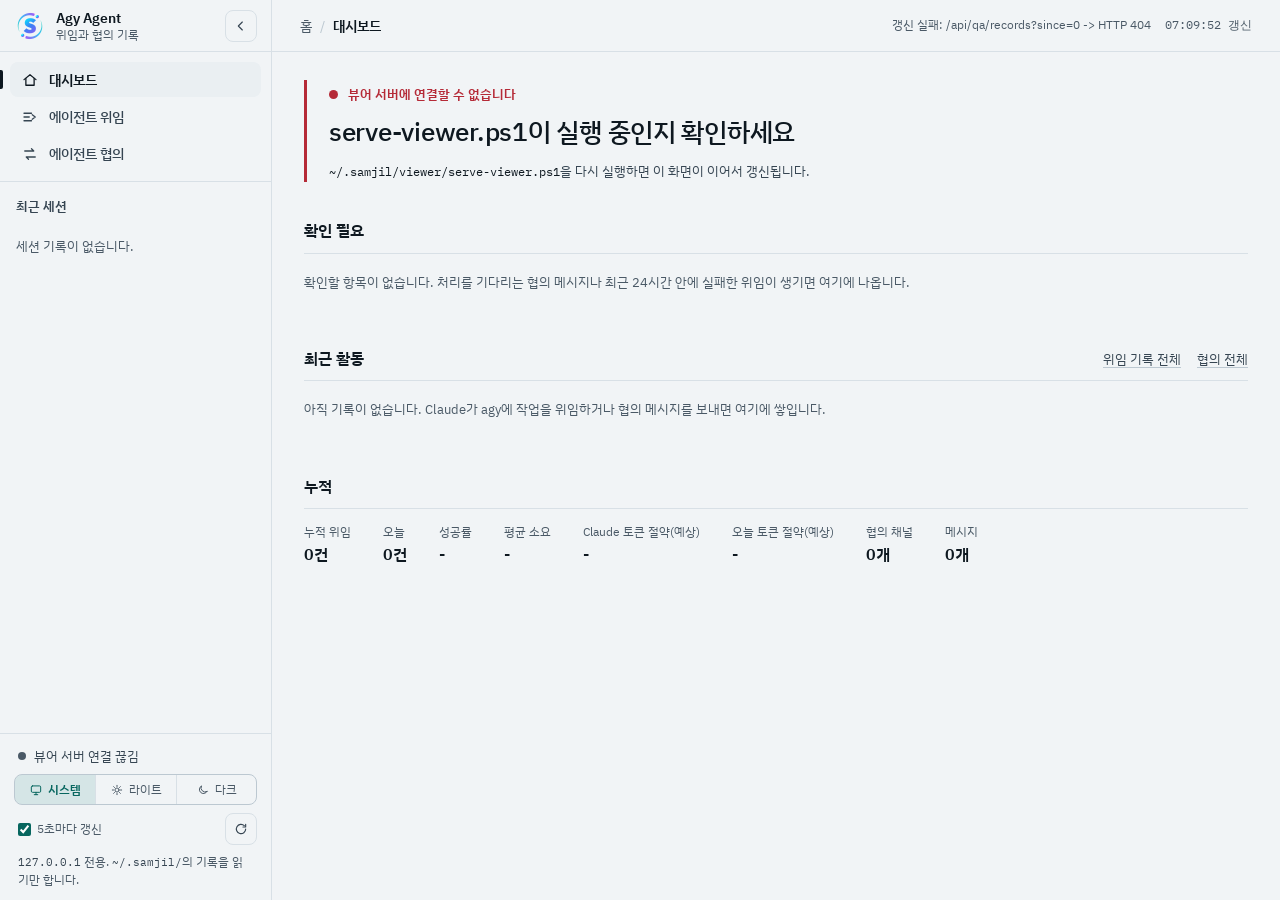
==== commit 5bf8246b: "feat(viewer): 위임 카드의 토큰 줄을 이름·값·덧붙임으로 나누고 세로 막대로 가른다 - 항목마다 이름(흐리게) · 값(크게) · 덧붙임(작게)을 한 줄에 놓고 왼쪽 세로" ====
--- a/runtime/viewer/web/index.html
+++ b/runtime/viewer/web/index.html
@@ -30,7 +30,7 @@
   document.getElementById("hljs-light").disabled = (theme !== "light");
 })();
 </script>
-<link rel="stylesheet" href="style.css?v=55">
+<link rel="stylesheet" href="style.css?v=60">
 </head>
 <body>
   <!-- 단색 선 아이콘 모음. 이모지 대신 써서 OS마다 모양이 달라지지 않게 한다. -->
@@ -326,6 +326,6 @@
   <script src="https://cdn.jsdelivr.net/npm/mermaid@10/dist/mermaid.min.js"></script>
   <script src="https://cdn.jsdelivr.net/npm/marked@12/marked.min.js"></script>
   <script src="https://cdn.jsdelivr.net/npm/dompurify@3/dist/purify.min.js"></script>
-  <script src="app.js?v=87"></script>
+  <script src="app.js?v=90"></script>
 </body>
 </html>
--- a/runtime/viewer/web/style.css
+++ b/runtime/viewer/web/style.css
@@ -1138,7 +1138,23 @@
   color: var(--ink-3);
 }
 .meta-chip { white-space: nowrap; }
+.pg-token-detail { color: var(--ink-3); font-size: var(--fs-xs); }   /* 진행 중 카드의 토큰 세부(입력 · 출력 · 현재 컨텍스트) */
 .saved-tokens { color: var(--ok); }   /* Claude 토큰 절약(예상): 절약을 알리는 초록 */
+
+/* 위임 카드의 토큰 줄: 항목마다 이름(흐리게) · 값(크게) · 덧붙임(작게)을 한 줄에 놓고, 왼쪽의 가는 세로 막대로 칸을 가른다.
+   글자 굵기가 아니라 크기 · 색 단계 · 막대로 구분한다. 한 줄 높이만 차지하고, 폭이 모자라면 칸 단위로 다음 줄로 넘어간다 */
+.token-meta { gap: 4px 16px; align-items: center; margin-top: 4px; }
+.tok-item { display: inline-flex; align-items: baseline; gap: 6px; padding-left: 8px; border-left: 3px solid var(--line-strong); white-space: nowrap; line-height: 1.5; }
+.tok-label { color: var(--ink-3); font-size: 11px; }
+.tok-val { color: var(--ink); font-family: var(--font-mono); font-size: 14px; font-weight: 400; font-variant-numeric: tabular-nums; }
+.tok-sub { color: var(--ink-3); font-size: 11px; }
+.tok-sub:empty { display: none; }
+.tok-total { border-left-color: var(--ink-2); }
+.tok-total .tok-val { font-size: 15px; }
+.tok-item.saved-tokens { border-left-color: var(--ok); }
+.tok-item.saved-tokens .tok-label,
+.tok-item.saved-tokens .tok-val { color: var(--ok); }
+.tok-item.saved-tokens .tok-sub { color: var(--ok); opacity: 0.85; }
 .party-legend { display: inline-flex; align-items: center; gap: 6px; }
 
 .qa-session-chips { display: flex; flex-wrap: wrap; gap: 6px; margin-top: 10px; }
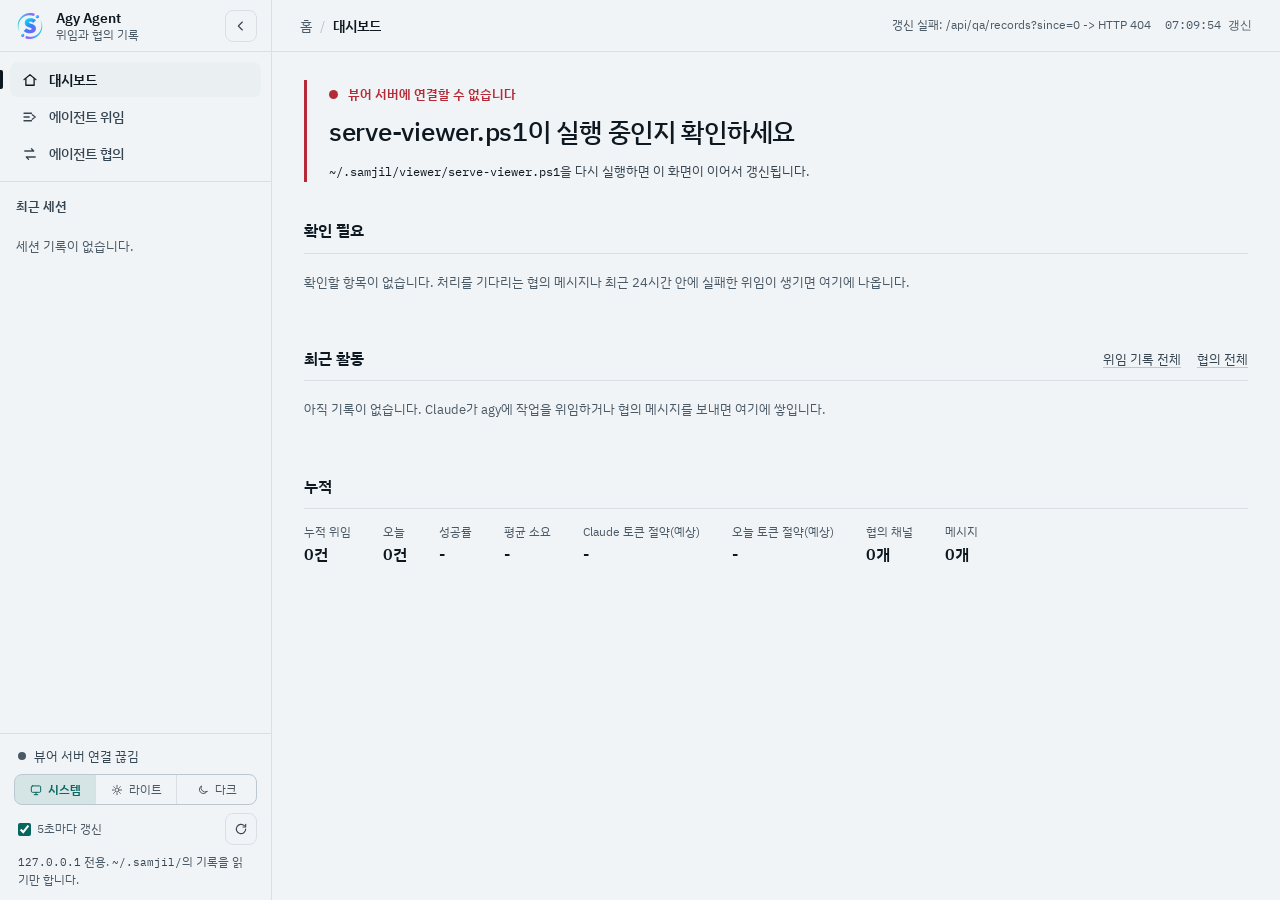
==== commit 28e780a9: "feat(viewer): 진행 중인 카드에도 Claude 토큰 절약(예상)을 보인다" ====
--- a/runtime/viewer/web/index.html
+++ b/runtime/viewer/web/index.html
@@ -30,7 +30,7 @@
   document.getElementById("hljs-light").disabled = (theme !== "light");
 })();
 </script>
-<link rel="stylesheet" href="style.css?v=60">
+<link rel="stylesheet" href="style.css?v=61">
 </head>
 <body>
   <!-- 단색 선 아이콘 모음. 이모지 대신 써서 OS마다 모양이 달라지지 않게 한다. -->
@@ -326,6 +326,6 @@
   <script src="https://cdn.jsdelivr.net/npm/mermaid@10/dist/mermaid.min.js"></script>
   <script src="https://cdn.jsdelivr.net/npm/marked@12/marked.min.js"></script>
   <script src="https://cdn.jsdelivr.net/npm/dompurify@3/dist/purify.min.js"></script>
-  <script src="app.js?v=90"></script>
+  <script src="app.js?v=91"></script>
 </body>
 </html>
--- a/runtime/viewer/web/style.css
+++ b/runtime/viewer/web/style.css
@@ -1138,7 +1138,9 @@
   color: var(--ink-3);
 }
 .meta-chip { white-space: nowrap; }
-.pg-token-detail { color: var(--ink-3); font-size: var(--fs-xs); }   /* 진행 중 카드의 토큰 세부(입력 · 출력 · 현재 컨텍스트) */
+.pg-token-detail { color: var(--ink-3); font-size: var(--fs-xs); }
+.pg-saved { color: var(--ok); font-size: var(--fs-xs); }   /* 진행 중 카드의 Claude 토큰 절약(예상) */
+.pg-saved-wrap[hidden] { display: none; }   /* 진행 중 카드의 토큰 세부(입력 · 출력 · 현재 컨텍스트) */
 .saved-tokens { color: var(--ok); }   /* Claude 토큰 절약(예상): 절약을 알리는 초록 */
 
 /* 위임 카드의 토큰 줄: 항목마다 이름(흐리게) · 값(크게) · 덧붙임(작게)을 한 줄에 놓고, 왼쪽의 가는 세로 막대로 칸을 가른다.
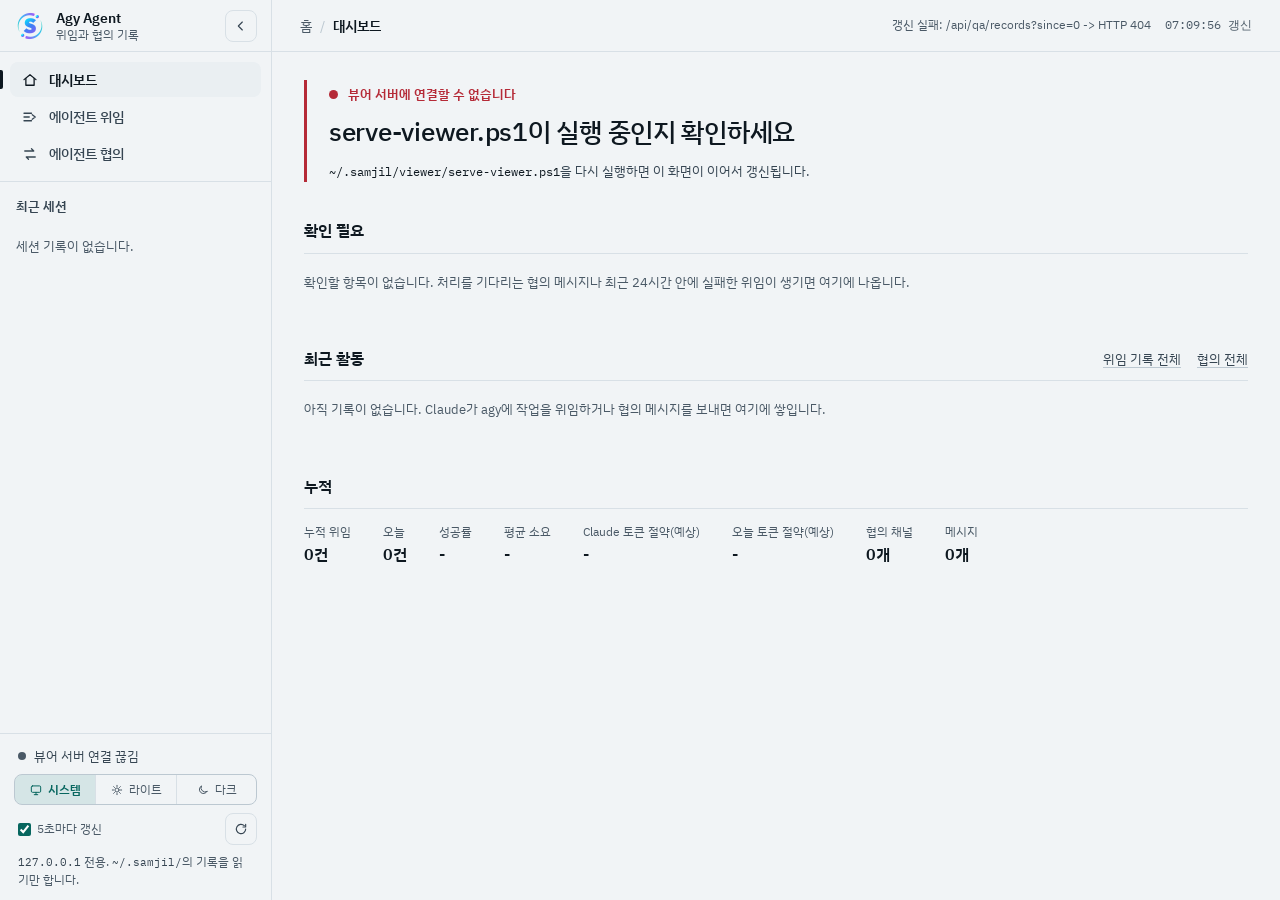
==== commit 984464dc: "style(viewer): 끝난 위임 카드의 토큰 줄을 진행 중 카드와 같은 한 줄 모양으로 바꾼다" ====
--- a/runtime/viewer/web/index.html
+++ b/runtime/viewer/web/index.html
@@ -30,7 +30,7 @@
   document.getElementById("hljs-light").disabled = (theme !== "light");
 })();
 </script>
-<link rel="stylesheet" href="style.css?v=61">
+<link rel="stylesheet" href="style.css?v=64">
 </head>
 <body>
   <!-- 단색 선 아이콘 모음. 이모지 대신 써서 OS마다 모양이 달라지지 않게 한다. -->
--- a/runtime/viewer/web/style.css
+++ b/runtime/viewer/web/style.css
@@ -1143,20 +1143,19 @@
 .pg-saved-wrap[hidden] { display: none; }   /* 진행 중 카드의 토큰 세부(입력 · 출력 · 현재 컨텍스트) */
 .saved-tokens { color: var(--ok); }   /* Claude 토큰 절약(예상): 절약을 알리는 초록 */
 
-/* 위임 카드의 토큰 줄: 항목마다 이름(흐리게) · 값(크게) · 덧붙임(작게)을 한 줄에 놓고, 왼쪽의 가는 세로 막대로 칸을 가른다.
-   글자 굵기가 아니라 크기 · 색 단계 · 막대로 구분한다. 한 줄 높이만 차지하고, 폭이 모자라면 칸 단위로 다음 줄로 넘어간다 */
-.token-meta { gap: 4px 16px; align-items: center; margin-top: 4px; }
-.tok-item { display: inline-flex; align-items: baseline; gap: 6px; padding-left: 8px; border-left: 3px solid var(--line-strong); white-space: nowrap; line-height: 1.5; }
-.tok-label { color: var(--ink-3); font-size: 11px; }
-.tok-val { color: var(--ink); font-family: var(--font-mono); font-size: 14px; font-weight: 400; font-variant-numeric: tabular-nums; }
-.tok-sub { color: var(--ink-3); font-size: 11px; }
+/* 위임 카드의 토큰 줄: 진행 중 카드의 토큰 줄과 같은 모양. 항목을 "·" 로 이어 한 줄로 흘리고(폭이 모자라면 줄바꿈),
+   총 토큰만 진하게, 나머지는 흐린 작은 글씨로 둔다. Claude 토큰 절약(예상)은 초록 */
+.meta.token-meta { display: flex; flex-wrap: wrap; align-items: baseline; column-gap: 0; row-gap: 2px; margin-top: 4px; font-size: var(--fs-xs); color: var(--ink-3); }
+.tok-item { display: inline-flex; align-items: baseline; gap: 4px; white-space: nowrap; line-height: 1.6; }
+.tok-item + .tok-item::before { content: "·"; color: var(--ink-3); margin: 0 7px; }
+.tok-label, .tok-val, .tok-sub { color: var(--ink-3); font-family: inherit; font-size: var(--fs-xs); font-weight: 400; font-variant-numeric: tabular-nums; }
 .tok-sub:empty { display: none; }
-.tok-total { border-left-color: var(--ink-2); }
-.tok-total .tok-val { font-size: 15px; }
-.tok-item.saved-tokens { border-left-color: var(--ok); }
+.tok-sub { margin-left: 2px; }
+.tok-total .tok-label::before { content: "\26A1"; margin-right: 3px; font-weight: 400; }
+.tok-total .tok-label, .tok-total .tok-val { color: var(--ink); font-weight: 500; }
 .tok-item.saved-tokens .tok-label,
-.tok-item.saved-tokens .tok-val { color: var(--ok); }
-.tok-item.saved-tokens .tok-sub { color: var(--ok); opacity: 0.85; }
+.tok-item.saved-tokens .tok-val,
+.tok-item.saved-tokens .tok-sub { color: var(--ok); }
 .party-legend { display: inline-flex; align-items: center; gap: 6px; }
 
 .qa-session-chips { display: flex; flex-wrap: wrap; gap: 6px; margin-top: 10px; }
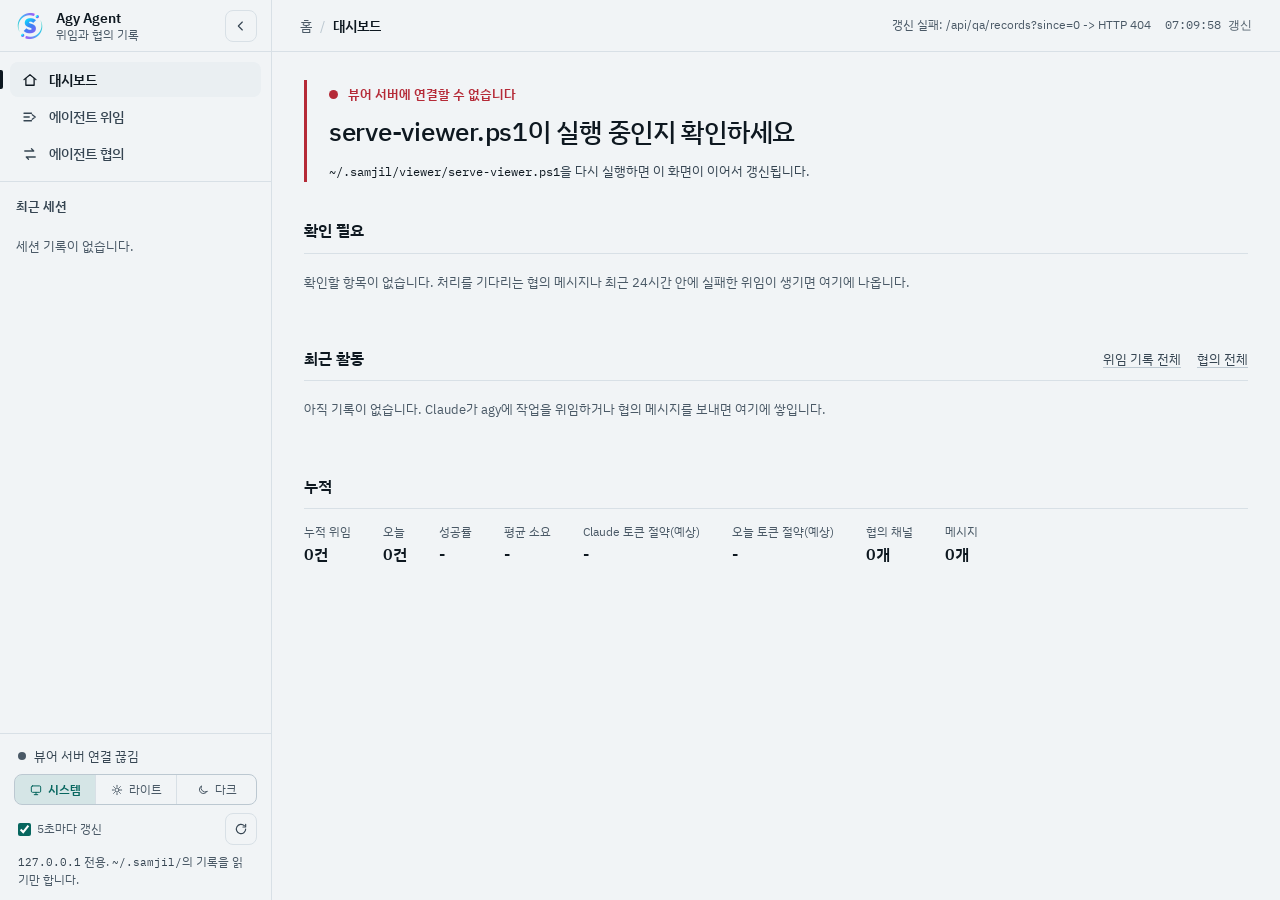
==== commit 32ed129f: "feat(viewer): 사이드바에서 포크한 세션을 원본 바로 밑에 들여 쓴다" ====
--- a/runtime/viewer/web/index.html
+++ b/runtime/viewer/web/index.html
@@ -30,7 +30,7 @@
   document.getElementById("hljs-light").disabled = (theme !== "light");
 })();
 </script>
-<link rel="stylesheet" href="style.css?v=64">
+<link rel="stylesheet" href="style.css?v=65">
 </head>
 <body>
   <!-- 단색 선 아이콘 모음. 이모지 대신 써서 OS마다 모양이 달라지지 않게 한다. -->
@@ -326,6 +326,6 @@
   <script src="https://cdn.jsdelivr.net/npm/mermaid@10/dist/mermaid.min.js"></script>
   <script src="https://cdn.jsdelivr.net/npm/marked@12/marked.min.js"></script>
   <script src="https://cdn.jsdelivr.net/npm/dompurify@3/dist/purify.min.js"></script>
-  <script src="app.js?v=91"></script>
+  <script src="app.js?v=92"></script>
 </body>
 </html>
--- a/runtime/viewer/web/style.css
+++ b/runtime/viewer/web/style.css
@@ -2270,4 +2270,6 @@
   font-family: var(--font-mono);
   font-size: var(--fs-sm);
   color: var(--ink);
-}+}
+.tree-session.fork-child { margin-left: calc(14px * var(--fork-depth, 1)); position: relative; }
+.tree-session.fork-child::before { content: "\2514"; position: absolute; left: -12px; top: 8px; color: var(--ink-3); font-size: var(--fs-xs); }   /* 포크한 세션: 원본 밑에 들여 쓴다 */
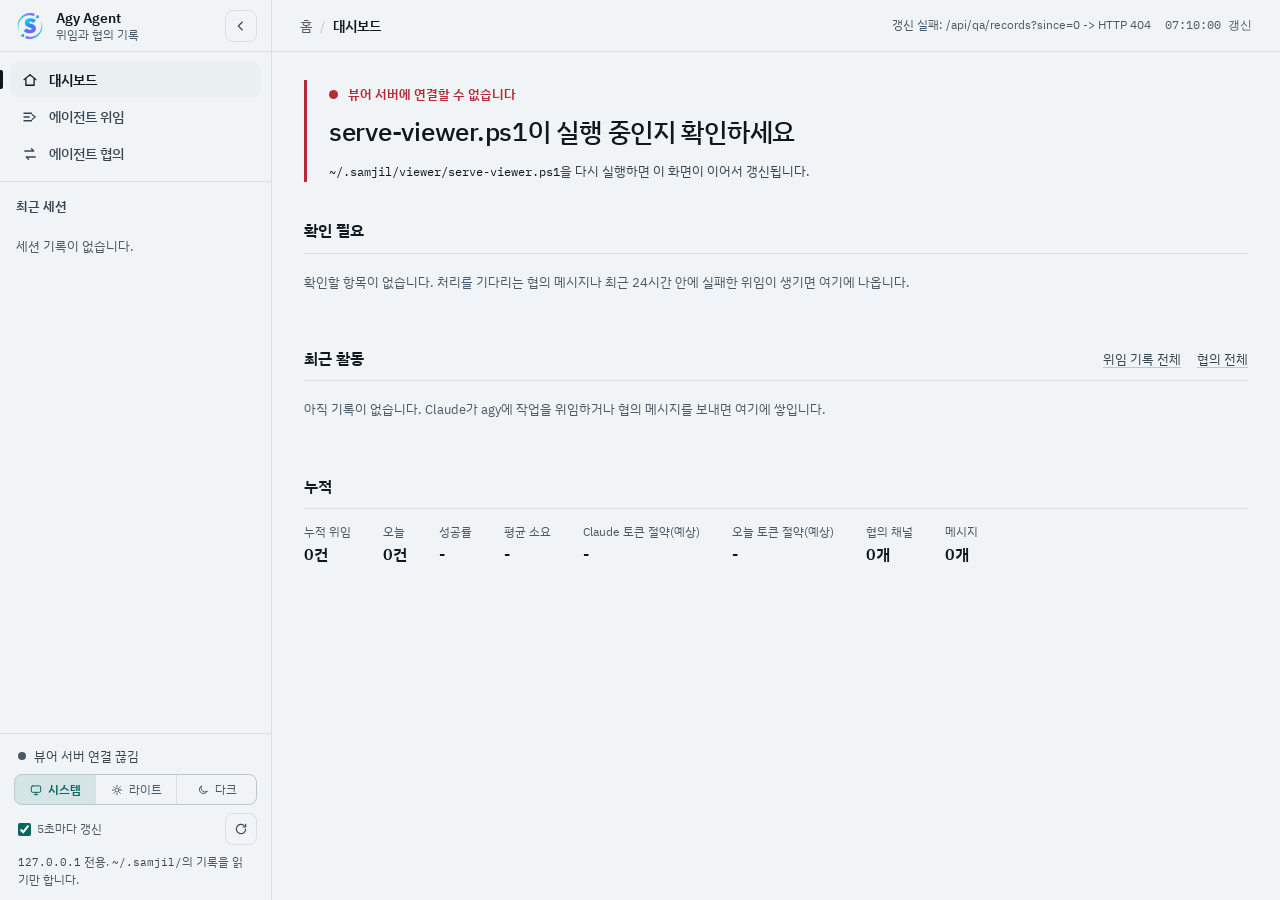
==== commit b526cf05: "style(viewer): 포크한 세션을 안쪽 마름모 마커와 가지선으로 그려 계층 선과 어울리게 한다" ====
--- a/runtime/viewer/web/index.html
+++ b/runtime/viewer/web/index.html
@@ -30,7 +30,7 @@
   document.getElementById("hljs-light").disabled = (theme !== "light");
 })();
 </script>
-<link rel="stylesheet" href="style.css?v=65">
+<link rel="stylesheet" href="style.css?v=66">
 </head>
 <body>
   <!-- 단색 선 아이콘 모음. 이모지 대신 써서 OS마다 모양이 달라지지 않게 한다. -->
--- a/runtime/viewer/web/style.css
+++ b/runtime/viewer/web/style.css
@@ -2271,5 +2271,13 @@
   font-size: var(--fs-sm);
   color: var(--ink);
 }
-.tree-session.fork-child { margin-left: calc(14px * var(--fork-depth, 1)); position: relative; }
-.tree-session.fork-child::before { content: "\2514"; position: absolute; left: -12px; top: 8px; color: var(--ink-3); font-size: var(--fs-xs); }   /* 포크한 세션: 원본 밑에 들여 쓴다 */
+/* 포크한 세션: 그룹의 세로선과 점 줄은 그대로 두고, 점만 깊이만큼 안쪽으로 옮겨 가는 가지선으로 세로선에 잇는다 */
+.session-item.tree-session.fork-child { --fork-indent: calc(14px * var(--fork-depth, 1)); padding-left: calc(16px + var(--fork-indent)); }
+.session-item.tree-session.fork-child::before { left: calc(var(--fork-indent) - 4px); border-radius: 2px; transform: rotate(45deg); }   /* 마름모 점으로 원본의 동그란 점과 구분 */
+.session-item.tree-session.fork-child,
+.session-item.tree-session.fork-child.active {
+  background-image: linear-gradient(var(--line-strong), var(--line-strong));
+  background-repeat: no-repeat;
+  background-position: 0 50%;
+  background-size: calc(var(--fork-indent) - 4px) 1px;
+}
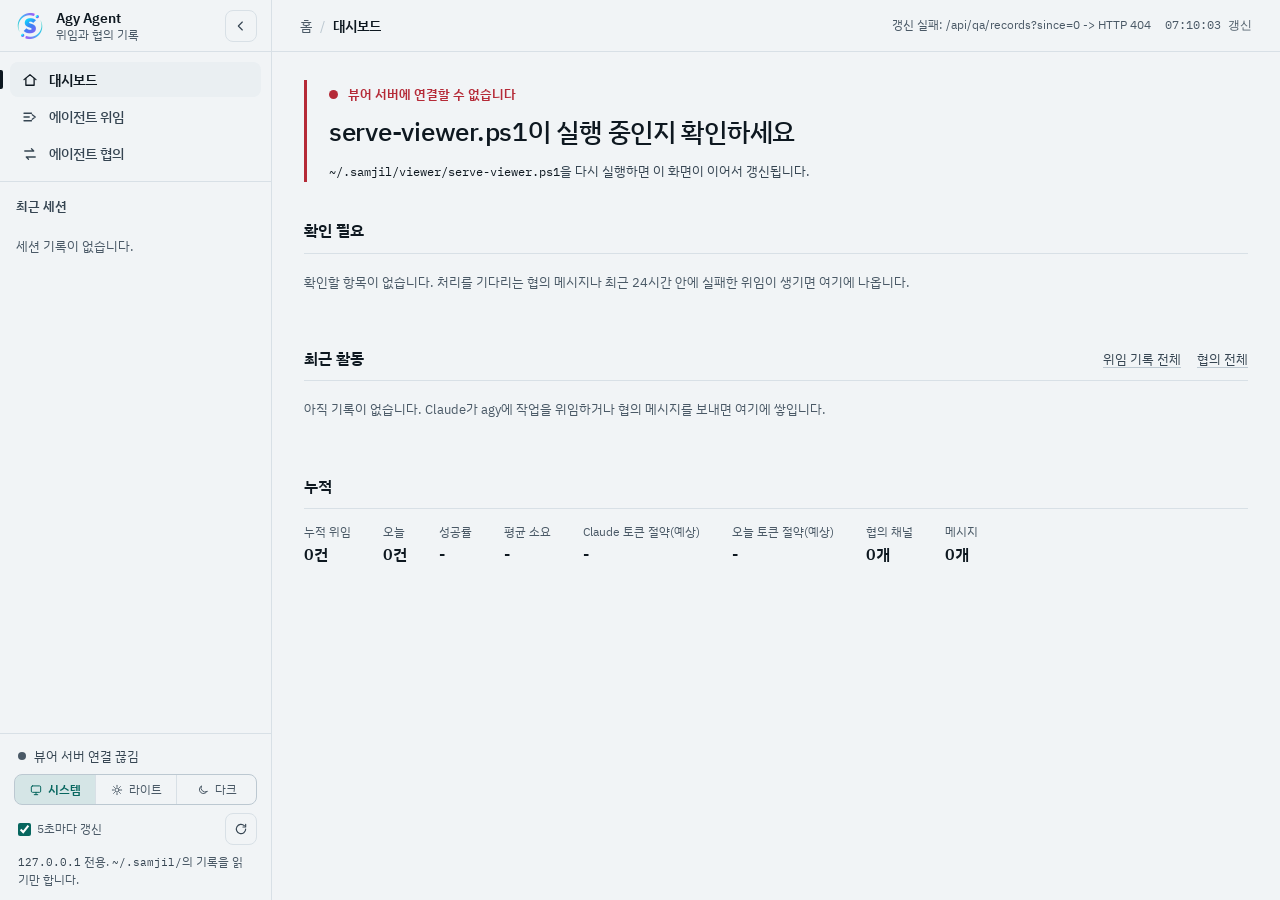
==== commit f02578e1: "feat(viewer): 프로젝트·세션 줄의 배치와 색을 바꿔 계층과 선택 항목을 한눈에 구분되게 한다" ====
--- a/runtime/viewer/web/index.html
+++ b/runtime/viewer/web/index.html
@@ -30,7 +30,7 @@
   document.getElementById("hljs-light").disabled = (theme !== "light");
 })();
 </script>
-<link rel="stylesheet" href="style.css?v=66">
+<link rel="stylesheet" href="style.css?v=74">
 </head>
 <body>
   <!-- 단색 선 아이콘 모음. 이모지 대신 써서 OS마다 모양이 달라지지 않게 한다. -->
@@ -326,6 +326,6 @@
   <script src="https://cdn.jsdelivr.net/npm/mermaid@10/dist/mermaid.min.js"></script>
   <script src="https://cdn.jsdelivr.net/npm/marked@12/marked.min.js"></script>
   <script src="https://cdn.jsdelivr.net/npm/dompurify@3/dist/purify.min.js"></script>
-  <script src="app.js?v=92"></script>
+  <script src="app.js?v=94"></script>
 </body>
 </html>
--- a/runtime/viewer/web/style.css
+++ b/runtime/viewer/web/style.css
@@ -515,20 +515,35 @@
    - 세션(대화)은 그 아래 세로선에 매달린 가벼운 줄: 선 위의 작은 점(Claude 쪽 색), 보통 굵기의 이름, 배경 없음
    - 선택한 행만 강조: 프로젝트는 왼쪽 굵은 막대, 세션은 속이 찬 점과 왼쪽 막대 */
 .project-item.tree-project {
-  margin-top: 8px;
-  padding: 8px 10px 8px 6px;
-  background: var(--hover-veil);
-}
-.project-item.tree-project:hover { background: var(--raised); }
+  margin-top: 10px;
+  padding: 10px 10px 10px 10px;
+  background: var(--agy-soft);
+  border: 1px solid rgba(var(--agy-rgb), 0.28);
+  border-left: 3px solid var(--agy);
+}
+.project-item.tree-project:hover { background: rgba(var(--agy-rgb), 0.2); }
 .project-item.tree-project.active {
-  background: var(--raised);
-  box-shadow: inset 3px 0 0 var(--ink-2);
-}
+  /* 선택된 프로젝트: 청록 면을 진하게 + 청록 테두리. 글자색은 그대로 두어 너무 튀지 않게 한다 */
+  background: rgba(var(--agy-rgb), 0.22);
+  border-color: var(--agy);
+  box-shadow: inset 0 0 0 1px var(--agy);
+}
+.project-item.tree-project.active .project-badge { background: var(--agy); color: var(--bg); font-weight: 700; }
 .project-item.tree-project .project-name {
-  font-weight: 600;
+  font-size: var(--fs-md);
+  font-weight: 700;
   color: var(--ink);
 }
-.project-item.tree-project .project-icon { color: var(--ink-2); }
+.project-item.tree-project .project-icon { color: var(--agy); }
+.project-item.tree-project .tree-chevron { color: var(--agy); width: 16px; }
+.project-item.tree-project .tree-chevron::before {
+  content: "";
+  width: 0;
+  height: 0;
+  border-top: 5.5px solid transparent;
+  border-bottom: 5.5px solid transparent;
+  border-left: 8px solid currentColor;   /* 글자 ▸ 대신 직접 그린 큰 삼각형 */
+}
 .project-item.tree-project .project-badge {
   padding: 1px 8px;
   border-radius: 999px;
@@ -572,21 +587,29 @@
 }
 .session-item.tree-session .session-badge { color: var(--ink-3); }
 .session-item.tree-session.active {
-  box-shadow: none;
+  /* 선택된 세션: 호박색(Claude) 면 + 테두리 + 굵은 왼쪽 막대 + 큰 속찬 점 */
+  background: color-mix(in srgb, var(--claude) 15%, transparent);
+  box-shadow: inset 0 0 0 1px color-mix(in srgb, var(--claude) 42%, transparent);
 }
 .session-item.tree-session.active::after {
   content: "";
   position: absolute;
-  left: -1px;
+  left: -2px;
   top: 0;
   bottom: 0;
-  width: 2px;
+  width: 4px;
   background: var(--claude);
   z-index: 1;
 }
-.session-item.tree-session.active::before { background: var(--claude); }
+.session-item.tree-session.active::before {
+  background: var(--claude);
+  width: 11px;
+  height: 11px;
+  margin-top: -5.5px;
+  left: -5.5px;
+}
 .session-item.tree-session.active .session-name {
-  font-weight: 600;
+  font-weight: 700;
   color: var(--ink);
 }
 
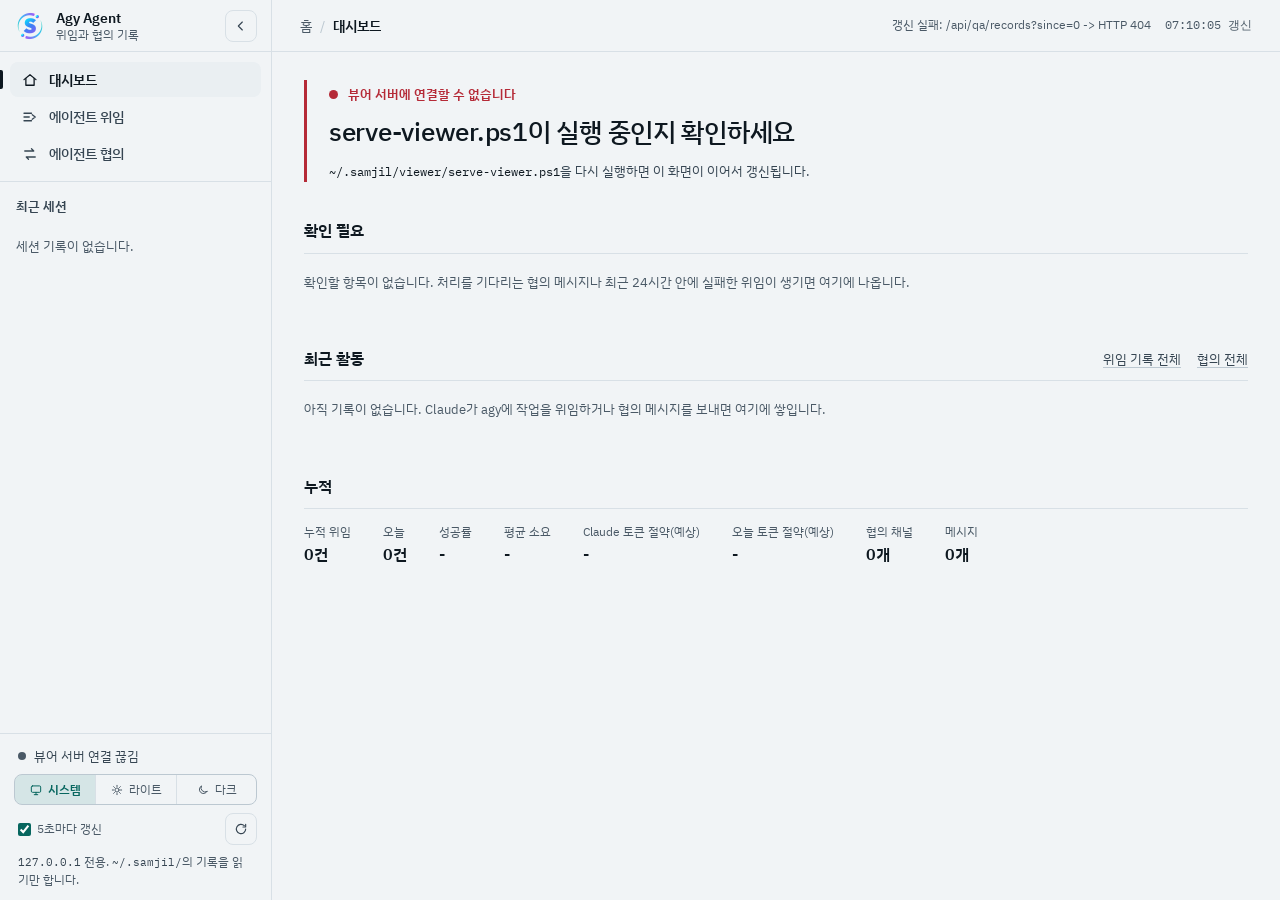
==== commit be3e4595: "feat(viewer): 접속 직후 맨 위 카드와 실행 중인 카드를 포함해 모든 카드를 접은 채로 시작한다" ====
--- a/runtime/viewer/web/index.html
+++ b/runtime/viewer/web/index.html
@@ -326,6 +326,6 @@
   <script src="https://cdn.jsdelivr.net/npm/mermaid@10/dist/mermaid.min.js"></script>
   <script src="https://cdn.jsdelivr.net/npm/marked@12/marked.min.js"></script>
   <script src="https://cdn.jsdelivr.net/npm/dompurify@3/dist/purify.min.js"></script>
-  <script src="app.js?v=94"></script>
+  <script src="app.js?v=95"></script>
 </body>
 </html>
